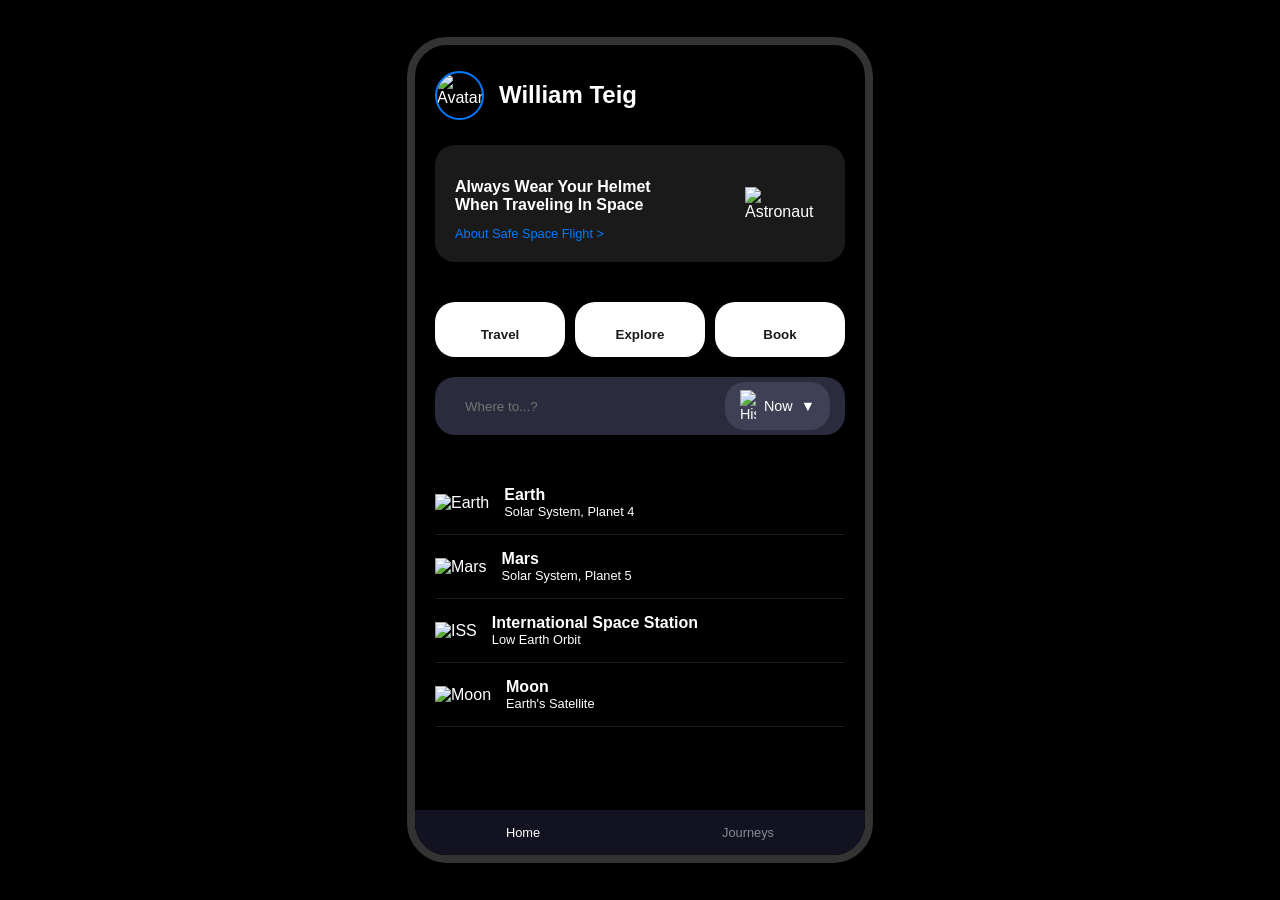
==== screens/home.html @ 286bbb29 "feat:Se agrega el codigo pertinente al home" ====
<!DOCTYPE html>
<html lang="es">
<head>
    <meta charset="UTF-8">
    <meta name="viewport" content="width=device-width, initial-scale=1.0">
    <title>UberX - Home</title>
    <link rel="stylesheet" href="../css/app.css">
</head>
<body>
    <div class="container page-entrance">
        <header class="home-header">
            <div class="user-profile">
                <img src="../assets/img/avatar.png" alt="Avatar" class="avatar">
                <h1>William Teig</h1>
            </div>
            
            <div class="security-card">
                <div class="security-text">
                    <h2 style="font-size: 1rem;">Always Wear Your Helmet When Traveling In Space</h2>
                    <a href="#" style="color: var(--accent); text-decoration: none; font-size: 0.8rem;">About Safe Space Flight ></a>
                </div>
                <img src="../assets/img/astronaut-illustration.png" alt="Astronaut" class="security-img" style="width: 80px;">
            </div>
        </header>

        <section class="quick-actions">
            <button class="action-btn">
                <img src="../assets/icons/travel.png" alt="" width="30">
                <span>Travel</span>
            </button>
            <button class="action-btn">
                <img src="../assets/icons/explore.png" alt="" width="30">
                <span>Explore</span>
            </button>
            <button class="action-btn">
                <img src="../assets/icons/book.png" alt="" width="30">
                <span>Book</span>
            </button>
        </section>

        <div class="search-container">
            <div class="search-wrapper">
                <input type="search" placeholder="Where to...?" class="search-input">
                <div class="search-history">
                    <img src="../assets/icons/clock.png" alt="History" width="16">
                    <span>Now</span>
                    <span class="arrow-down">▼</span>
                </div>
            </div>
        </div>

        <ul class="destinations-list">
            <li>
                <img src="../assets/img/earth.png" alt="Earth" class="dest-img">
                <div class="dest-info">
                    <h3>Earth</h3>
                    <p class="secondary-text">Solar System, Planet 4</p>
                </div>
            </li>
            <li>
                <img src="../assets/img/mars.png" alt="Mars" class="dest-img">
                <div class="dest-info">
                    <h3>Mars</h3>
                    <p class="secondary-text">Solar System, Planet 5</p>
                </div>
            </li>
            <li>
                <img src="../assets/img/iss.png" alt="ISS" class="dest-img">
                <div class="dest-info">
                    <h3>International Space Station</h3>
                    <p class="secondary-text">Low Earth Orbit</p>
                </div>
            </li>
            <li>
                <img src="../assets/img/moon.png" alt="Moon" class="dest-img">
                <div class="dest-info">
                    <h3>Moon</h3>
                    <p class="secondary-text">Earth's Satellite</p>
                </div>
            </li>
        </ul>

        <nav class="bottom-nav">
            <a href="home.html" class="nav-item active" aria-current="page">
                <span>Home</span>
            </a>
            <a href="travel.html" class="nav-item">
                <span>Journeys</span>
            </a>
        </nav>
    </div>
</body>
</html>
---- css/app.css ----
:root {
    --glass: rgba(255, 255, 255, 0.1);

    --blur: 10px;
    --accent: #007bff;

    --text-1: #ffffff;

    --fz-lg: 1.25rem;
    --fz-xl: 1.5rem;

    --radius-xl: 20px;
}

.card {
    background: var(--glass);
    backdrop-filter: blur(var(--blur));
    -webkit-backdrop-filter: blur(var(--blur));
    border-radius: var(--radius-xl);
    padding: 20px;
}

h1,
.title-xl {
    font-size: var(--fz-xl);
}

h2,
.title-lg {
    font-size: var(--fz-lg);
}

.secondary-text {
    color: var(--text-1);
}

.btn-primary {
    background: var(--accent);
    border-radius: var(--radius-xl);
    border: none;
    padding: 10px 20px;
}

.btn-secondary {
    background: transparent;
    border: 2px solid var(--accent);
    border-radius: var(--radius-xl);
    color: var(--accent);
    padding: 10px 20px;
}

.splash-body {
    overflow: hidden;
    background: var(--space-gradient);
    height: 100vh;
}

.splash-container {
    display: flex;
    justify-content: center;
    align-items: center;
    height: 100%;
    width: 100%;
    text-decoration: none;
    cursor: pointer;
    position: relative;
}

.splash-content {
    text-align: center;
    animation: fadeInUp 1s ease-out forwards;
}

.logo-image-wrapper {
    margin-top: 200px;
    width: 200px;
}

.splash-logo-img {
    max-width: 80%;
    height: auto;
    display: block;
    margin: 0 auto;
}


@keyframes fadeInUp {
    from {
        opacity: 0;
        transform: translateY(20px);
    }

    to {
        opacity: 1;
        transform: translateY(0);
    }
}

@keyframes slideInUp {
    from {
        opacity: 0;
        transform: translateY(100vh);
    }

    to {
        opacity: 1;
        transform: translateY(0);
    }
}

.page-entrance {
    animation: slideInUp 1.5s cubic-bezier(0.23, 1, 0.32, 1) forwards;
    overflow: hidden;
}

.page-entrance main {
    animation: reEnableScroll 0s 1.5s forwards;
}

@keyframes reEnableScroll {
    to {
        overflow: auto;
    }
}

.visually-hidden {
    position: absolute;
    width: 1px;
    height: 1px;
    padding: 0;
    margin: -1px;
    overflow: hidden;
    clip: rect(0, 0, 0, 0);
    border: 0;
}

.home-header {
    padding: 20px;
}

.user-profile {
    display: flex;
    align-items: center;
    gap: 15px;
    margin-bottom: 20px;
}

.avatar {
    width: 45px;
    height: 45px;
    border-radius: 50%;
    border: 2px solid var(--accent);
}

.security-card {
    background: var(--glass);
    backdrop-filter: blur(var(--blur));
    border-radius: var(--radius-xl);
    padding: 20px;
    display: flex;
    justify-content: space-between;
    align-items: center;
    position: relative;
    overflow: hidden;
}

.security-text h2 {
    font-size: var(--fz-lg);
    max-width: 200px;
    margin-bottom: 10px;
}

.security-img {
    width: 120px;
    height: auto;
}

.quick-actions {
    display: grid;
    grid-template-columns: repeat(3, 1fr);
    gap: 15px;
    padding: 20px;
}

.action-btn {
    background: white;
    border: none;
    border-radius: var(--radius-xl);
    padding: 20px 10px;
    display: flex;
    flex-direction: column;
    align-items: center;
    gap: 10px;
    color: #1a1a1a;
    font-weight: bold;
    cursor: pointer;
}

/* --- Buscador --- */
.search-container {
    padding: 0 20px;
}

.search-wrapper {
    background: #2a2b3d;
    border-radius: var(--radius-xl);
    display: flex;
    align-items: center;
    padding: 5px 15px;
}

.search-input {
    background: transparent;
    border: none;
    color: white;
    padding: 15px;
    flex: 1;
}

.search-history {
    background: #3f4056;
    padding: 8px 15px;
    border-radius: 20px;
    display: flex;
    align-items: center;
    gap: 8px;
    font-size: 0.9rem;
}

/* --- Listado de Destinos --- */
.destinations-list {
    list-style: none;
    padding: 20px;
}

.destinations-list li {
    display: flex;
    align-items: center;
    gap: 15px;
    padding: 15px 0;
    border-bottom: 1px solid rgba(255, 255, 255, 0.1);
}

.dest-info h3 {
    font-size: 1rem;
    margin: 0;
}

.dest-info p {
    font-size: 0.8rem;
    color: var(--text-1);
    margin: 0;
}

/* --- Bottom Nav --- */
.bottom-nav {
    position: fixed;
    bottom: 0;
    width: 100%;
    background: rgba(20, 20, 35, 0.9);
    backdrop-filter: blur(10px);
    display: flex;
    justify-content: space-around;
    align-items: center;
    padding: 15px 0;
}

.nav-item {
    text-decoration: none;
    color: rgba(255, 255, 255, 0.5);
    display: flex;
    flex-direction: column;
    align-items: center;
    font-size: 0.8rem;
}

.nav-item.active {
    color: white;
}

/* --- Variables y Reset --- */
:root {
    --glass: rgba(255, 255, 255, 0.1);
    --blur: 10px;
    --accent: #007bff;
    --text-1: #ffffff;
    --fz-lg: 1.25rem;
    --fz-xl: 1.5rem;
    --radius-xl: 20px;
}

body {
    margin: 0;
    font-family: 'Segoe UI', Tahoma, Geneva, Verdana, sans-serif;
    background-color: #000000;
    /* Fondo para Desktop */
    color: white;
    display: flex;
    justify-content: center;
    align-items: center;
    min-height: 100vh;
}

/* --- Contenedor Principal (El "Celular") --- */
.container {
    width: 100%;
    max-width: 450px;
    /* Marco de dispositivo según requerimiento */
    height: 100vh;
    --space-gradient: linear-gradient(to top right, #2e0043, #03053c, #021884);
    position: relative;
    overflow-y: auto;
    overflow-x: hidden;
    display: flex;
    flex-direction: column;
    box-shadow: 0 0 50px rgba(0, 0, 0, 0.5);
}

/* Ajuste para Desktop (≥ 1280px) */
@media (min-width: 1280px) {
    .container {
        height: 90vh;
        max-height: 900px;
        border-radius: 40px;
        border: 8px solid #333;
    }
}

/* Ajuste para Mobile (≤ 480px) */
@media (max-width: 480px) {
    .container {
        max-width: 100%;
        height: 100vh;
        border-radius: 0;
        border: none;
    }

    .quick-actions {
        grid-template-columns: 1fr;
        /* Una columna en móvil */
    }

    .action-btn {
        width: 100%;
        /* Botones al 100% */
    }
}

/* --- Splash Screen --- */
.splash-body .container {
    background: var(--space-gradient);
    justify-content: center;
    align-items: center;
}

.logo-image-wrapper {
    width: 250px;
    animation: fadeInUp 1s ease-out forwards;
}

.splash-logo-img {
    width: 100%;
    height: auto;
}

/* --- Home Components --- */
.home-header {
    padding: 20px;
}

.user-profile {
    display: flex;
    align-items: center;
    gap: 15px;
    margin-bottom: 20px;
}

.avatar {
    width: 45px;
    height: 45px;
    border-radius: 50%;
    border: 2px solid var(--accent);
}

.security-card {
    background: var(--glass);
    backdrop-filter: blur(var(--blur));
    border-radius: var(--radius-xl);
    padding: 20px;
    display: flex;
    justify-content: space-between;
    align-items: center;
}

.quick-actions {
    display: grid;
    grid-template-columns: repeat(3, 1fr);
    gap: 10px;
    padding: 20px;
}

.action-btn {
    background: white;
    border: none;
    border-radius: var(--radius-xl);
    padding: 15px;
    display: flex;
    flex-direction: column;
    align-items: center;
    font-weight: bold;
    color: #1a1a1a;
}

.bottom-nav {
    position: sticky;
    /* Cambiado a sticky para que siempre esté al final del contenido del container */
    bottom: 0;
    margin-top: auto;
    width: 100%;
    background: rgba(20, 20, 35, 0.95);
    backdrop-filter: blur(10px);
    display: flex;
    justify-content: space-around;
    padding: 15px 0;
}

/* --- Animaciones --- */
@keyframes fadeInUp {
    from {
        opacity: 0;
        transform: translateY(20px);
    }

    to {
        opacity: 1;
        transform: translateY(0);
    }
}

@keyframes slideInUp {
    from {
        transform: translateY(100%);
    }

    to {
        transform: translateY(0);
    }
}

.page-entrance {
    animation: slideInUp 0.8s cubic-bezier(0.23, 1, 0.32, 1) forwards;
}
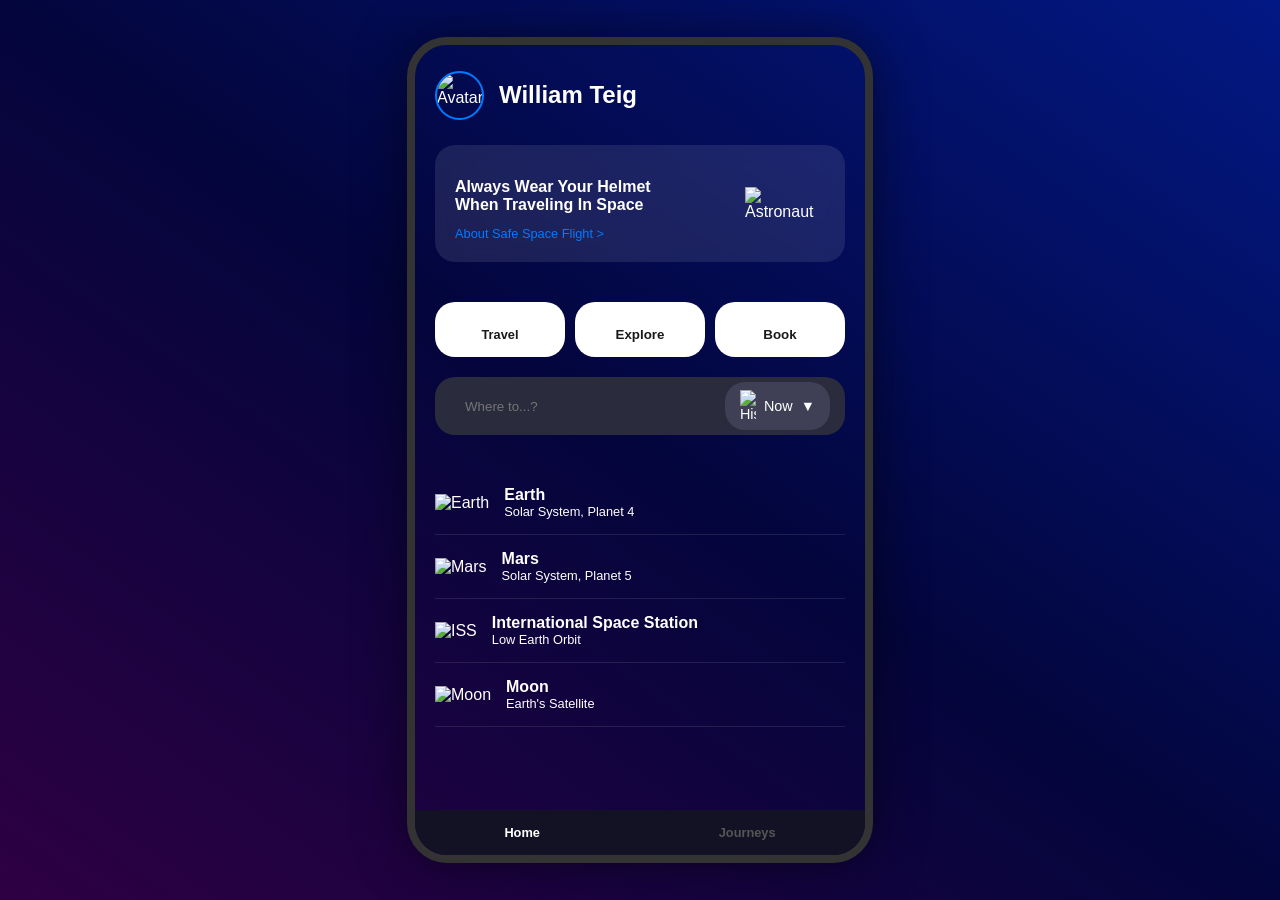
==== commit 3503a5fd: "fix: se corrigen los enlaces de home" ====
--- a/screens/home.html
+++ b/screens/home.html
@@ -26,7 +26,9 @@
         <section class="quick-actions">
             <button class="action-btn">
                 <img src="../assets/icons/travel.png" alt="" width="30">
-                <span>Travel</span>
+                <a href="travel.html" class="nav-item">
+                    <span>Travel</span>
+                </a>
             </button>
             <button class="action-btn">
                 <img src="../assets/icons/explore.png" alt="" width="30">
@@ -84,7 +86,7 @@
             <a href="home.html" class="nav-item active" aria-current="page">
                 <span>Home</span>
             </a>
-            <a href="travel.html" class="nav-item">
+            <a href="home.html" class="nav-item inactive">
                 <span>Journeys</span>
             </a>
         </nav>
--- a/css/app.css
+++ b/css/app.css
@@ -1,5 +1,6 @@
 
 :root {
+    background: var(--space-gradient, linear-gradient(to top right, #2e0043, #03053c, #021884));
     --glass: rgba(255, 255, 255, 0.1);
 
     --blur: 10px;
@@ -268,15 +269,20 @@
 
 .nav-item {
     text-decoration: none;
-    color: rgba(255, 255, 255, 0.5);
+    color: #1a1a1a;
     display: flex;
     flex-direction: column;
     align-items: center;
     font-size: 0.8rem;
+    font-weight: bold;
 }
 
 .nav-item.active {
     color: white;
+}
+
+.nav-item.inactive {
+    color: #555;
 }
 
 /* --- Variables y Reset --- */
@@ -293,9 +299,7 @@
 body {
     margin: 0;
     font-family: 'Segoe UI', Tahoma, Geneva, Verdana, sans-serif;
-    background-color: #000000;
-    /* Fondo para Desktop */
-    color: white;
+    color: rgb(255, 255, 255);
     display: flex;
     justify-content: center;
     align-items: center;
@@ -306,9 +310,8 @@
 .container {
     width: 100%;
     max-width: 450px;
-    /* Marco de dispositivo según requerimiento */
     height: 100vh;
-    --space-gradient: linear-gradient(to top right, #2e0043, #03053c, #021884);
+    background: var(--space-gradient);
     position: relative;
     overflow-y: auto;
     overflow-x: hidden;
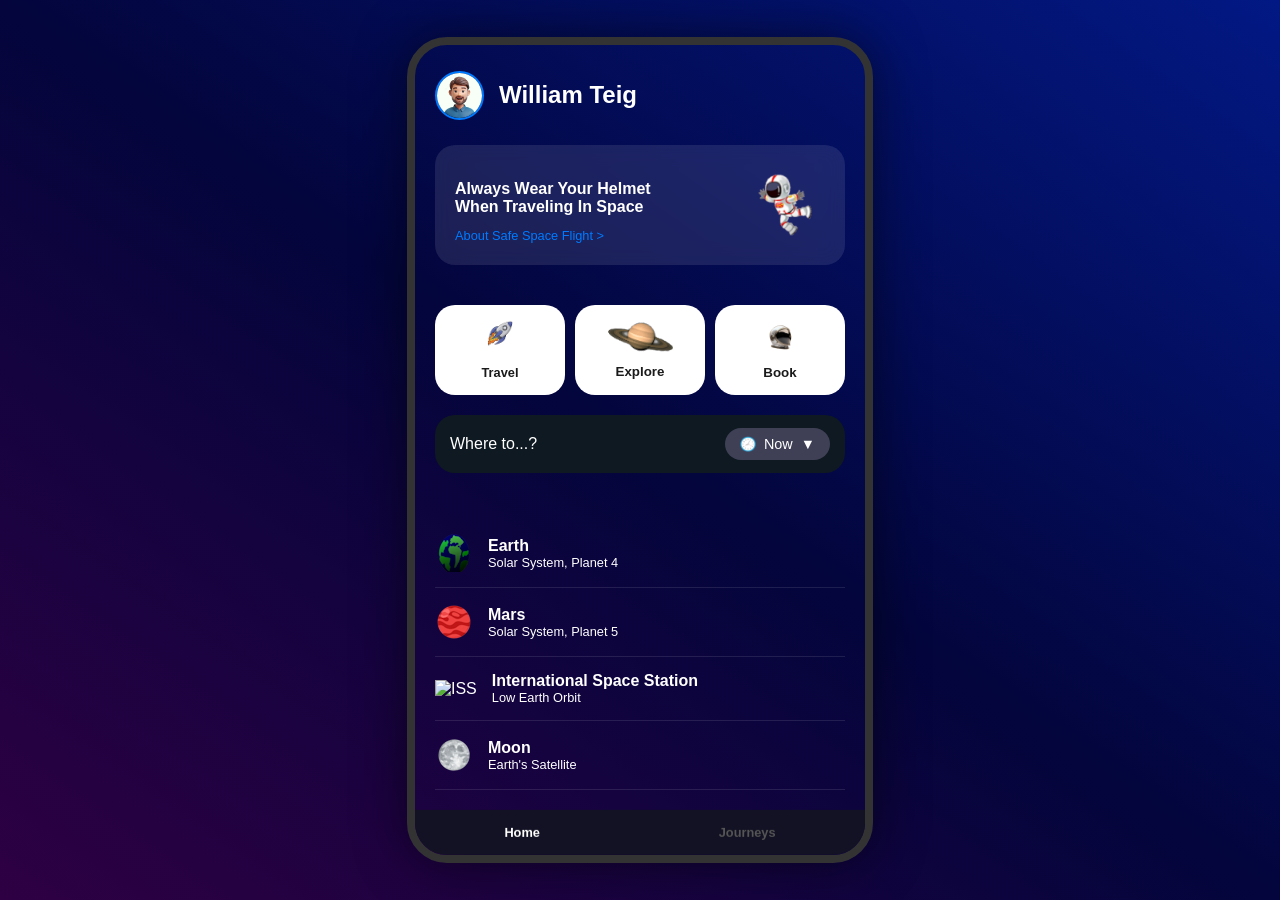
==== commit eedacb95: "feat: Se agregan las imagenes pertinentes a la app" ====
--- a/screens/home.html
+++ b/screens/home.html
@@ -19,23 +19,23 @@
                     <h2 style="font-size: 1rem;">Always Wear Your Helmet When Traveling In Space</h2>
                     <a href="#" style="color: var(--accent); text-decoration: none; font-size: 0.8rem;">About Safe Space Flight ></a>
                 </div>
-                <img src="../assets/img/astronaut-illustration.png" alt="Astronaut" class="security-img" style="width: 80px;">
+                <img src="../assets/img/astronaut.png" alt="Astronaut" class="security-img" style="width: 80px;">
             </div>
         </header>
 
         <section class="quick-actions">
             <button class="action-btn">
-                <img src="../assets/icons/travel.png" alt="" width="30">
+                <img src="../assets/icons/rocket.png" alt="" width="50">
                 <a href="travel.html" class="nav-item">
                     <span>Travel</span>
                 </a>
             </button>
             <button class="action-btn">
-                <img src="../assets/icons/explore.png" alt="" width="30">
+                <img src="../assets/icons/planet.png" alt="" width="70">
                 <span>Explore</span>
             </button>
             <button class="action-btn">
-                <img src="../assets/icons/book.png" alt="" width="30">
+                <img src="../assets/icons/casco.png" alt="" width="35">
                 <span>Book</span>
             </button>
         </section>
@@ -53,7 +53,7 @@
 
         <ul class="destinations-list">
             <li>
-                <img src="../assets/img/earth.png" alt="Earth" class="dest-img">
+                <img src="../assets/img/earth1.png" alt="Earth" class="dest-img">
                 <div class="dest-info">
                     <h3>Earth</h3>
                     <p class="secondary-text">Solar System, Planet 4</p>
--- a/css/app.css
+++ b/css/app.css
@@ -12,6 +12,8 @@
     --fz-xl: 1.5rem;
 
     --radius-xl: 20px;
+    --chip-bg: rgba(255, 255, 255, 0.15);
+    --chip-glow: 0 0 10px rgba(255, 255, 255, 0.3);
 }
 
 .card {
@@ -20,6 +22,29 @@
     -webkit-backdrop-filter: blur(var(--blur));
     border-radius: var(--radius-xl);
     padding: 20px;
+}
+
+body {
+    margin: 0;
+    font-family: 'Segoe UI', Tahoma, Geneva, Verdana, sans-serif;
+    color: rgb(255, 255, 255);
+    display: flex;
+    justify-content: center;
+    align-items: center;
+    min-height: 100vh;
+}
+
+.container {
+    width: 100%;
+    max-width: 450px;
+    height: 100vh;
+    background: var(--space-gradient);
+    position: relative;
+    overflow-y: auto;
+    overflow-x: hidden;
+    display: flex;
+    flex-direction: column;
+    box-shadow: 0 0 50px rgba(0, 0, 0, 0.5);
 }
 
 h1,
@@ -110,19 +135,19 @@
     }
 }
 
-.page-entrance {
-    animation: slideInUp 1.5s cubic-bezier(0.23, 1, 0.32, 1) forwards;
-    overflow: hidden;
-}
-
-.page-entrance main {
-    animation: reEnableScroll 0s 1.5s forwards;
-}
-
 @keyframes reEnableScroll {
     to {
         overflow: auto;
     }
+}
+
+.page-entrance {
+    animation: slideInUp 1.5s cubic-bezier(0.23, 1, 0.32, 1) forwards;
+    overflow: hidden;
+}
+
+.page-entrance main {
+    animation: reEnableScroll 0s 1.5s forwards;
 }
 
 .visually-hidden {
@@ -198,7 +223,6 @@
     cursor: pointer;
 }
 
-/* --- Buscador --- */
 .search-container {
     padding: 0 20px;
 }
@@ -229,7 +253,6 @@
     font-size: 0.9rem;
 }
 
-/* --- Listado de Destinos --- */
 .destinations-list {
     list-style: none;
     padding: 20px;
@@ -254,7 +277,6 @@
     margin: 0;
 }
 
-/* --- Bottom Nav --- */
 .bottom-nav {
     position: fixed;
     bottom: 0;
@@ -285,42 +307,365 @@
     color: #555;
 }
 
-/* --- Variables y Reset --- */
-:root {
-    --glass: rgba(255, 255, 255, 0.1);
-    --blur: 10px;
-    --accent: #007bff;
-    --text-1: #ffffff;
-    --fz-lg: 1.25rem;
-    --fz-xl: 1.5rem;
-    --radius-xl: 20px;
-}
-
-body {
-    margin: 0;
-    font-family: 'Segoe UI', Tahoma, Geneva, Verdana, sans-serif;
-    color: rgb(255, 255, 255);
-    display: flex;
+.splash-body .container {
+    background: var(--space-gradient);
     justify-content: center;
     align-items: center;
-    min-height: 100vh;
-}
-
-/* --- Contenedor Principal (El "Celular") --- */
-.container {
+}
+
+.logo-image-wrapper {
+    width: 250px;
+    animation: fadeInUp 1s ease-out forwards;
+}
+
+.splash-logo-img {
+    width: 100%;
+    height: auto;
+}
+
+.home-header {
+    padding: 20px;
+}
+
+.user-profile {
+    display: flex;
+    align-items: center;
+    gap: 15px;
+    margin-bottom: 20px;
+}
+
+.avatar {
+    width: 45px;
+    height: 45px;
+    border-radius: 50%;
+    border: 2px solid var(--accent);
+}
+
+.security-card {
+    background: var(--glass);
+    backdrop-filter: blur(var(--blur));
+    border-radius: var(--radius-xl);
+    padding: 20px;
+    display: flex;
+    justify-content: space-between;
+    align-items: center;
+}
+
+.quick-actions {
+    display: grid;
+    grid-template-columns: repeat(3, 1fr);
+    gap: 10px;
+    padding: 20px;
+}
+
+.action-btn {
+    background: white;
+    border: none;
+    border-radius: var(--radius-xl);
+    padding: 15px;
+    display: flex;
+    flex-direction: column;
+    align-items: center;
+    font-weight: bold;
+    color: #1a1a1a;
+}
+
+.bottom-nav {
+    position: sticky;
+    bottom: 0;
+    margin-top: auto;
+    width: 100%;
+    background: rgba(20, 20, 35, 0.95);
+    backdrop-filter: blur(10px);
+    display: flex;
+    justify-content: space-around;
+    padding: 15px 0;
+}
+
+@keyframes fadeInUp {
+    from {
+        opacity: 0;
+        transform: translateY(20px);
+    }
+
+    to {
+        opacity: 1;
+        transform: translateY(0);
+    }
+}
+
+@keyframes slideInUp {
+    from {
+        transform: translateY(100%);
+    }
+
+    to {
+        transform: translateY(0);
+    }
+}
+
+.page-entrance {
+    animation: slideInUp 0.8s cubic-bezier(0.23, 1, 0.32, 1) forwards;
+}
+
+
+.map-view {
+    height: 60vh;
+    position: relative;
+    overflow: hidden;
+}
+
+
+.floating-chip {
+    position: absolute;
+    background: var(--chip-bg);
+    backdrop-filter: blur(5px);
+    border-radius: 20px;
+    padding: 8px 16px;
+    font-size: 0.9rem;
+    font-weight: bold;
+    color: white;
+    filter: drop-shadow(var(--chip-glow));
+    pointer-events: none;
+}
+
+.chip-earth {
+    top: 20%;
+    left: 15%;
+}
+
+.chip-mars {
+    top: 40%;
+    right: 15%;
+}
+
+.route-arc {
+    position: absolute;
+    top: 15%;
+    left: 10%;
+    width: 80%;
+    height: 60%;
+    opacity: 0.5;
+}
+
+.bottom-sheet {
+    
+    bottom: 0;
     width: 100%;
     max-width: 450px;
-    height: 100vh;
-    background: var(--space-gradient);
+    backdrop-filter: blur(10px);
+    border-top-left-radius: var(--radius-xl);
+    border-top-right-radius: var(--radius-xl);
+    box-shadow: 0 -10px 30px rgba(0, 0, 0, 0.5);
+    height: 180px;
+    transition: height 0.4s cubic-bezier(0.23, 1, 0.32, 1);
+
+    display: flex;
+    flex-direction: column;
+    padding: 20px;
+    box-sizing: border-box;
+    z-index: 100;
+}
+
+.sheet-handle {
+    width: 40px;
+    height: 4px;
+    background: rgba(255, 255, 255, 0.2);
+    border-radius: 2px;
+    position: absolute;
+    top: 10px;
+    left: 50%;
+    transform: translateX(-50%);
+    cursor: pointer;
+    transition: background 0.3s;
+}
+
+.sheet-handle:hover {
+    background: rgba(255, 255, 255, 0.4);
+}
+
+#sheet-toggle:checked~.bottom-sheet {
+    height: 55vh;
+}
+
+.sheet-collapsed-content {
+    display: flex;
+    align-items: center;
+    gap: 15px;
+    margin-top: 15px;
+}
+
+.vehicle-list {
+    display: none;
+    margin-top: 30px;
+    list-style: none;
+    padding: 0;
+}
+
+#sheet-toggle:checked~.bottom-sheet .sheet-collapsed-content {
+    display: none;
+}
+
+#sheet-toggle:checked~.bottom-sheet .vehicle-list {
+    display: flex;
+    flex-direction: column;
+    flex: 1;
+    overflow-y: auto;
+}
+
+.vehicle-thumb-lg {
+    width: 60px;
+    height: auto;
+    object-fit: contain;
+}
+
+.launch-info h3 {
+    font-size: 1rem;
+    margin: 0;
+    opacity: 0.7;
+}
+
+.launch-duration {
+    font-size: 1.1rem;
+    margin: 4px 0 0 0;
+}
+
+.price-info {
+    text-align: right;
+    margin-left: auto;
+}
+
+.currency {
+    font-size: 0.7rem;
+    opacity: 0.5;
+    display: block;
+}
+
+.price-lg {
+    font-size: var(--fz-xl);
+    font-weight: bold;
+}
+
+.vehicle-item {
+    display: flex;
+    align-items: center;
+    gap: 15px;
+    padding: 15px 10px;
+    border-radius: var(--radius-xl);
+    cursor: pointer;
+    transition: background 0.3s, border 0.3s;
+}
+
+.vehicle-item.active {
+    background: rgba(0, 123, 255, 0.1);
+    border: 2px solid var(--accent);
+}
+
+.vehicle-item:hover {
+    background: rgba(255, 255, 255, 0.05);
+}
+
+.vehicle-thumb {
+    width: 45px;
+    height: auto;
+    object-fit: contain;
+}
+
+.vehicle-details h4 {
+    font-size: 1rem;
+    margin: 0;
+}
+
+.vehicle-details p {
+    font-size: 0.8rem;
+    margin: 4px 0 0 0;
+}
+
+.vehicle-price {
+    font-size: 1.1rem;
+    font-weight: 600;
+    margin-left: auto;
+}
+
+.sheet-actions {
+    margin-top: auto;
+    display: flex;
+    flex-direction: column;
+    gap: 25px;
+    padding-bottom: 10px;
+}
+
+.btn-connect-wallet {
+    display: flex;
+    justify-content: left;
+    align-items: center;
+    backdrop-filter: blur(10px);
+    color: white;
+    font-weight: bold;
+    font-size: 1.2rem;
+    margin-top: 30px;
+    border-radius: var(--radius-xl);
+    text-decoration: none;
+    transition: background 0.3s;
+}
+
+.btn-connect-wallet:hover {
+    background: rgb(28, 27, 75)
+}
+
+.swipe-container {
+    background: #090a0f;
+    border-radius: var(--radius-xl);
+    padding: 5px;
+    display: flex;
+    align-items: center;
     position: relative;
-    overflow-y: auto;
-    overflow-x: hidden;
-    display: flex;
-    flex-direction: column;
-    box-shadow: 0 0 50px rgba(0, 0, 0, 0.5);
-}
-
-/* Ajuste para Desktop (≥ 1280px) */
+    overflow: hidden;
+}
+
+.swipe-label {
+    position: absolute;
+    width: 100%;
+    text-align: center;
+    font-size: 0.9rem;
+    pointer-events: none;
+    z-index: 1;
+}
+
+.confirm-slider {
+    -webkit-appearance: none;
+    appearance: none;
+    width: 100%;
+    height: 50px;
+    background: transparent;
+    cursor: ew-resize;
+    position: relative;
+    z-index: 2;
+}
+
+.confirm-slider::-webkit-slider-thumb {
+    -webkit-appearance: none;
+    appearance: none;
+    width: 60px;
+    height: 40px;
+    background: var(--accent);
+    border-radius: 15px;
+    box-shadow: 0 4px 10px rgba(0, 0, 0, 0.3);
+    transition: background 0.3s;
+}
+
+.swipe-container:has(input[type="range"]:focus) {
+    box-shadow: 0 0 10px rgba(0, 123, 255, 0.4);
+}
+
+.swipe-container:has(input[type="range"][value="100"]) {
+    background: rgba(0, 123, 255, 0.2);
+}
+
+.swipe-container:has(input[type="range"][value="100"]) .confirm-slider::-webkit-slider-thumb {
+    background: #28a745;
+}
+
 @media (min-width: 1280px) {
     .container {
         height: 90vh;
@@ -330,7 +675,6 @@
     }
 }
 
-/* Ajuste para Mobile (≤ 480px) */
 @media (max-width: 480px) {
     .container {
         max-width: 100%;
@@ -341,117 +685,569 @@
 
     .quick-actions {
         grid-template-columns: 1fr;
-        /* Una columna en móvil */
     }
 
     .action-btn {
         width: 100%;
-        /* Botones al 100% */
     }
 }
 
-/* --- Splash Screen --- */
-.splash-body .container {
-    background: var(--space-gradient);
-    justify-content: center;
-    align-items: center;
-}
-
-.logo-image-wrapper {
-    width: 250px;
-    animation: fadeInUp 1s ease-out forwards;
-}
-
-.splash-logo-img {
+.page-container {
     width: 100%;
-    height: auto;
-}
-
-/* --- Home Components --- */
-.home-header {
+    max-width: 450px;
+    background: #0F1921;
+    /* Fondo oscuro base */
+    display: flex;
+    flex-direction: column;
+    box-shadow: 0 0 30px rgba(0, 0, 0, 0.5);
+    min-height: 100vh;
+    position: relative;
+}
+
+/* --- CABECERA --- */
+.page-header {
+    display: flex;
+    align-items: center;
+    padding: var(--space-5);
+    border-bottom: 1px solid rgba(255, 255, 255, 0.1);
+}
+
+.btn-back {
+    background: none;
+    border: none;
+    color: var(--text-main);
+    font-size: 1.5rem;
+    cursor: pointer;
+    padding: 10px;
+    margin-right: 15px;
+    border-radius: 50%;
+    transition: background 0.3s;
+}
+
+.btn-back:hover,
+.btn-back:focus {
+    background: rgba(255, 255, 255, 0.1);
+    outline: none;
+}
+
+/* Título h1 con --fz-xl */
+.page-title {
+    font-size: var(--fz-xl);
+    font-weight: 700;
+    margin: 0;
+    margin-left: 40px;
     padding: 20px;
 }
 
-.user-profile {
-    display: flex;
-    align-items: center;
-    gap: 15px;
-    margin-bottom: 20px;
-}
-
-.avatar {
+/* --- BUSCADOR --- */
+.search-section {
+    padding: var(--space-5);
+}
+
+.search-wrapper {
+    background: #0F1921;
+    /* Más visible que el fondo */
+    border-radius: var(--radius-xl);
+    display: flex;
+    align-items: center;
+    padding: 5px 15px;
+    transition: box-shadow 0.3s;
+    margin-bottom: 10px;
+}
+
+.search-wrapper:focus-within {
+    box-shadow: 0 0 0 2px var(--accent);
+}
+
+.search-icon {
+    color: var(--text-secondary);
+    margin-right: 10px;
+}
+
+/* input type="search" solicitado */
+.search-input {
+    background: transparent;
+    border: none;
+    color: var(--text-main);
+    padding: 15px 0;
+    flex: 1;
+    font-size: 1rem;
+}
+
+.search-input::placeholder {
+    color: var(--text-secondary);
+}
+
+.search-input:focus {
+    outline: none;
+}
+
+/* --- LISTA DE MÉTODOS --- */
+.payment-list {
+    list-style: none;
+    padding: 0 var(--space-5);
+    margin: 0;
+    flex: 1;
+    /* Permite que el CTA inferior empuje */
+    display: flex;
+    flex-direction: column;
+    gap: var(--space-5);
+    /* Separación vertical --space-5 */
+}
+
+/* Fila como botón para accesibilidad */
+.payment-item-btn {
+    display: flex;
+    align-items: center;
+    width: 100%;
+    background: var(--glass);
+    backdrop-filter: blur(var(--blur));
+    border: 1px solid rgba(255, 255, 255, 0.1);
+    border-radius: var(--radius-xl);
+    cursor: pointer;
+    padding: 20px;
+    color: var(--text-main);
+    text-align: left;
+    transition: background 0.3s, transform 0.2s, box-shadow 0.3s;
+    text-decoration: none;
+    /* Por si se usa 'a' */
+}
+
+.payment-item-btn:hover {
+    background: rgba(255, 255, 255, 0.08);
+    transform: translateY(-2px);
+}
+
+/* Foco visible solicitado */
+.payment-item-btn:focus-visible {
+    outline: none;
+    box-shadow: 0 0 0 3px var(--accent), 0 4px 15px rgba(0, 0, 0, 0.4);
+}
+
+/* Logotipos simulados */
+.card-logo,
+.paypal-logo {
     width: 45px;
     height: 45px;
+    border-radius: 12px;
+    margin-right: 20px;
+    display: flex;
+    justify-content: center;
+    align-items: center;
+    flex-shrink: 0;
+}
+
+/* Simulación visual de logotipos */
+.logo-visa {
+    background-color: #fff;
+    color: #1a1f71;
+    font-weight: bold;
+    font-size: 0.8rem;
+}
+
+.logo-mastercard {
+    background: linear-gradient(45deg, #eb001b, #ff5f00);
+    color: #fff;
+    font-size: 1.2rem;
+}
+
+.logo-paypal {
+    background-color: #003087;
+    color: #fff;
+    font-size: 1.2rem;
+}
+
+.item-content {
+    flex: 1;
+    display: flex;
+    flex-direction: column;
+}
+
+/* Títulos de tarjetas con --fz-lg */
+.item-title {
+    font-size: var(--fz-lg);
+    font-weight: 600;
+    margin: 0;
+}
+
+.item-subtitle {
+    font-size: 0.9rem;
+    color: var(--text-secondary);
+    margin: 4px 0 0 0;
+}
+
+/* Acciones y Badges */
+.item-actions {
+    display: flex;
+    align-items: center;
+    gap: var(--text-1);
+    margin-right: 30px;
+}
+
+/* Badge amarillo solicitado */
+.default-badge {
+    background-color: yellow;
+    color: black;
+    padding: 4px 10px;
+    border-radius: 12px;
+    font-size: 0.75rem;
+    font-weight: 700;
+    text-transform: uppercase;
+}
+
+/* Botones de acción (edit, delete) */
+.action-btn-pay {
+    background: none;
+    border: none;
+    color: var(--text-secondary);
+    cursor: pointer;
+    padding: 5px;
+    border-radius: 5px;
+    transition: color 0.3s;
+}
+
+.action-btn-pay:hover,
+.action-btn-pay:focus {
+    color: var(--text-main);
+    outline: none;
+}
+
+.action-btn.delete:hover,
+.action-btn.delete:focus {
+    color: #dc3545;
+    /* Rojo para delete */
+}
+
+/* Ícono kebab decorativo */
+.kebab-icon {
+    color: var(--text-secondary);
+    margin-left: 10px;
+    cursor: default;
+}
+
+/* --- CTA INFERIOR (STICKY) --- */
+.sticky-footer {
+    position: sticky;
+    bottom: 0;
+    padding: var(--space-5);
+    background: rgba(18, 20, 33, 0.95);
+    /* Fondo sólido difuminado */
+    backdrop-filter: blur(5px);
+    border-top: 1px solid rgba(255, 255, 255, 0.1);
+    margin-top: auto;
+    /* Empuja el CTA al final si hay poco contenido */
+}
+
+/* Botón ancho con estilos de image_0.png */
+.btn-add-new {
+    display: block;
+    width: 100%;
+    padding: 20px;
+    background-color: #2a2b3d;
+    /* Usando el color de search-wrapper para unificar */
+    color: var(--text-main);
+    border: none;
+    border-radius: var(--radius-xl);
+    font-size: 1rem;
+    font-weight: 600;
+    cursor: pointer;
+    text-align: center;
+    text-decoration: none;
+    transition: background-color 0.3s, box-shadow 0.3s;
+}
+
+.btn-add-new:hover {
+    background-color: #3f4056;
+    /* Hover más claro */
+}
+
+.btn-add-new:focus-visible {
+    outline: none;
+    box-shadow: 0 0 0 3px var(--accent);
+}
+
+/* --- UTILIDADES DE ACCESIBILIDAD --- */
+.visually-hidden {
+    position: absolute;
+    width: 1px;
+    height: 1px;
+    padding: 0;
+    margin: -1px;
+    overflow: hidden;
+    clip: rect(0, 0, 0, 0);
+    border: 0;
+}
+/* --- Lógica de Vistas --- */
+.vehicle-detail-view {
+    display: none;
+    /* Oculto por defecto */
+    flex-direction: column;
+    align-items: center;
+    padding-top: 20px;
+}
+
+/* Cuando el toggle de detalle está activo: */
+#detail-view-toggle:checked~.vehicle-detail-view {
+    display: flex;
+}
+
+#detail-view-toggle:checked~.vehicle-list,
+#detail-view-toggle:checked~.sheet-collapsed-content {
+    display: none !important;
+}
+
+/* Ajuste de altura del sheet para el detalle */
+#detail-view-toggle:checked~.bottom-sheet,
+#sheet-toggle:checked~.bottom-sheet:has(#detail-view-toggle:checked) {
+    height: 80vh;
+}
+
+/* --- Estilos de la Vista de Detalle (image_a6085a.png) --- */
+.surge-notice {
+    font-size: 0.8rem;
+    opacity: 0.6;
+    margin-bottom: 20px;
+}
+
+.detail-main-img {
+    width: 180px;
+    height: auto;
+    margin: 20px 0;
+    filter: drop-shadow(0 10px 20px rgba(0, 0, 0, 0.5));
+}
+
+.detail-header {
+    width: 100%;
+    display: flex;
+    justify-content: space-between;
+    align-items: flex-start;
+    margin-bottom: 30px;
+}
+
+.detail-title-group h2 {
+    margin: 0;
+    font-size: 1.6rem;
+}
+
+.detail-title-group p {
+    margin: 5px 0;
+    font-size: 0.9rem;
+}
+
+.detail-price {
+    font-size: 1.8rem;
+    font-weight: bold;
+    display: flex;
+    align-items: center;
+    gap: 8px;
+}
+
+.token-icon {
+    width: 24px;
+    height: 24px;
+    background: #4a90e2;
     border-radius: 50%;
-    border: 2px solid var(--accent);
-}
-
-.security-card {
-    background: var(--glass);
-    backdrop-filter: blur(var(--blur));
-    border-radius: var(--radius-xl);
-    padding: 20px;
+    box-shadow: inset 0 0 5px rgba(255, 255, 255, 0.5);
+}
+
+/* Botón Wallet estilo Imagen */
+.btn-connect-wallet {
+    background: rgba(255, 255, 255, 0.05);
+    padding: 18px;
+    display: flex;
+    align-items: center;
+    border-radius: 15px;
+    gap: 15px;
+}
+
+.arrow-right {
+    margin-left: auto;
+    font-size: 1.5rem;
+    opacity: 0.5;
+}
+
+.wallet-icon-placeholder {
+    width: 24px;
+    height: 24px;
+    background: #fff;
+    mask: url('data:image/svg+xml;utf8,<svg...>...</svg>') no-repeat center;
+    /* Aquí iría el icono */
+    background-color: white;
+    clip-path: polygon(0% 20%, 100% 20%, 100% 80%, 0% 80%);
+    /* Simulación de icono */
+}
+
+/* Ajuste del Swipe */
+.swipe-container {
+    background: rgba(255, 255, 255, 0.1);
+    height: 60px;
+    border-radius: 15px;
+}
+
+.confirm-slider::-webkit-slider-thumb {
+    width: 70px;
+    height: 50px;
+    border-radius: 12px;
+}
+
+/* --- Estilos Receipt (image_a68c36.png) --- */
+
+.receipt-body {
+    background: var(--space-gradient);
+}
+
+.receipt-card {
+    background: rgba(255, 255, 255, 0.95);
+    /* Blanco semi-transparente como la imagen */
+    border-radius: 30px;
+    margin: 40px 20px 20px 20px;
+    padding: 30px;
+    color: #1a1a1a;
+    /* Texto oscuro para contraste */
+    box-shadow: 0 20px 40px rgba(0, 0, 0, 0.3);
+}
+
+.receipt-header {
+    text-align: center;
+    margin-bottom: 25px;
+}
+
+.receipt-total {
+    font-size: 2.5rem;
+    font-weight: 800;
+    color: #1a1a1a;
+}
+
+.airline-name {
+    margin: 5px 0;
+    opacity: 0.6;
+    font-weight: 500;
+}
+
+.receipt-date {
+    font-size: 0.9rem;
+    opacity: 0.5;
+}
+
+.receipt-divider {
+    height: 1px;
+    background: rgba(0, 0, 0, 0.05);
+    margin: 20px 0;
+    border-bottom: 2px dashed rgba(0, 0, 0, 0.1);
+}
+
+.section-title {
+    font-size: 1.1rem;
+    color: #333;
+    margin-bottom: 20px;
+}
+
+.flight-route {
     display: flex;
     justify-content: space-between;
     align-items: center;
-}
-
-.quick-actions {
+    margin-bottom: 30px;
+}
+
+.airport-code {
+    display: block;
+    font-size: 1.4rem;
+    font-weight: 700;
+}
+
+.flight-time {
+    font-size: 0.9rem;
+    opacity: 0.6;
+}
+
+.route-icon {
+    flex: 1;
+    display: flex;
+    align-items: center;
+    justify-content: center;
+    padding: 0 15px;
+    position: relative;
+}
+
+.route-line {
+    width: 100%;
+    height: 2px;
+    background: #e0e0e0;
+}
+
+.flight-info-grid {
     display: grid;
-    grid-template-columns: repeat(3, 1fr);
-    gap: 10px;
-    padding: 20px;
-}
-
-.action-btn {
-    background: white;
-    border: none;
-    border-radius: var(--radius-xl);
-    padding: 15px;
+    grid-template-columns: 1fr 1fr;
+    gap: 20px;
+    margin-bottom: 30px;
+}
+
+.info-item .label,
+.price-row span:first-child,
+.footer-text .label {
+    display: block;
+    font-size: 0.85rem;
+    color: #888;
+    margin-bottom: 4px;
+}
+
+.info-item .value {
+    font-weight: 600;
+}
+
+.price-row {
+    display: flex;
+    justify-content: space-between;
+    margin-bottom: 12px;
+}
+
+.total-row {
+    margin-top: 15px;
+    padding-top: 15px;
+    border-top: 1px solid #eee;
+    font-weight: 800;
+    font-size: 1.2rem;
+}
+
+.receipt-footer {
+    margin-top: 30px;
     display: flex;
     flex-direction: column;
-    align-items: center;
-    font-weight: bold;
-    color: #1a1a1a;
-}
-
-.bottom-nav {
-    position: sticky;
-    /* Cambiado a sticky para que siempre esté al final del contenido del container */
-    bottom: 0;
-    margin-top: auto;
-    width: 100%;
-    background: rgba(20, 20, 35, 0.95);
+    gap: 20px;
+}
+
+.footer-item {
+    display: flex;
+    align-items: center;
+    gap: 15px;
+}
+
+.icon-box {
+    width: 40px;
+    height: 40px;
+    background: #f5f5f7;
+    border-radius: 10px;
+    display: flex;
+    align-items: center;
+    justify-content: center;
+}
+
+.badge-travel {
+    background: #d1e3ff;
+    color: #007bff;
+    padding: 4px 12px;
+    border-radius: 20px;
+    font-size: 0.8rem;
+    font-weight: 600;
+}
+
+.btn-done {
+    margin: 20px;
+    padding: 18px;
+    background: rgba(255, 255, 255, 0.1);
+    border-radius: 20px;
+    text-align: center;
+    color: white;
+    text-decoration: none;
     backdrop-filter: blur(10px);
-    display: flex;
-    justify-content: space-around;
-    padding: 15px 0;
-}
-
-/* --- Animaciones --- */
-@keyframes fadeInUp {
-    from {
-        opacity: 0;
-        transform: translateY(20px);
-    }
-
-    to {
-        opacity: 1;
-        transform: translateY(0);
-    }
-}
-
-@keyframes slideInUp {
-    from {
-        transform: translateY(100%);
-    }
-
-    to {
-        transform: translateY(0);
-    }
-}
-
-.page-entrance {
-    animation: slideInUp 0.8s cubic-bezier(0.23, 1, 0.32, 1) forwards;
-}
-
+}
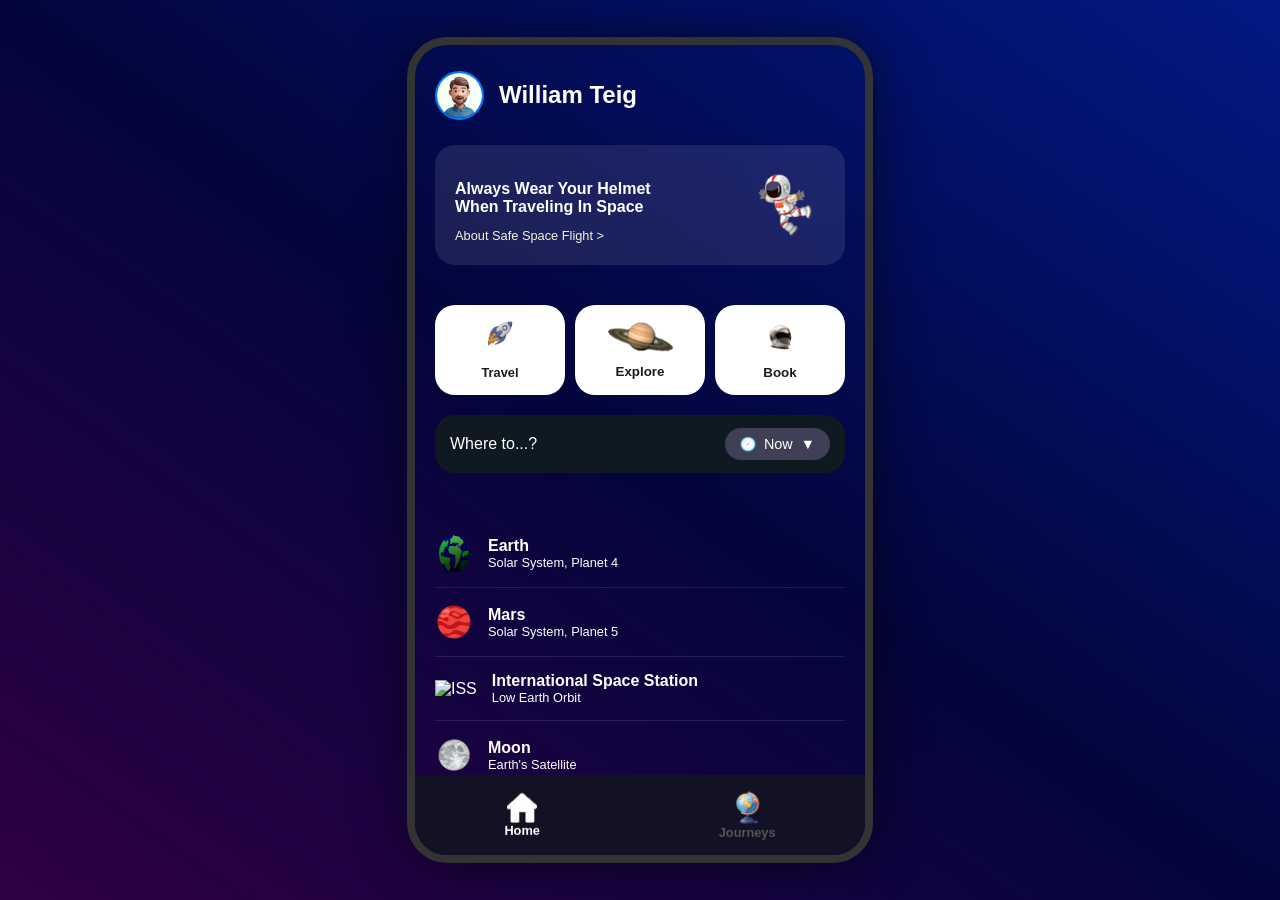
==== commit 762da980: "fix: se corrige la caja where to y los iconos home, journeys" ====
--- a/screens/home.html
+++ b/screens/home.html
@@ -17,7 +17,7 @@
             <div class="security-card">
                 <div class="security-text">
                     <h2 style="font-size: 1rem;">Always Wear Your Helmet When Traveling In Space</h2>
-                    <a href="#" style="color: var(--accent); text-decoration: none; font-size: 0.8rem;">About Safe Space Flight ></a>
+                    <a href="#" style="color: beige; text-decoration: none; font-size: 0.8rem;">About Safe Space Flight ></a>
                 </div>
                 <img src="../assets/img/astronaut.png" alt="Astronaut" class="security-img" style="width: 80px;">
             </div>
@@ -84,9 +84,11 @@
 
         <nav class="bottom-nav">
             <a href="home.html" class="nav-item active" aria-current="page">
+                <img src="../assets/icons/home.png" alt="Home" width="30">
                 <span>Home</span>
             </a>
             <a href="home.html" class="nav-item inactive">
+                <img src="../assets/icons/journeys.png" alt="Journeys" width="35">
                 <span>Journeys</span>
             </a>
         </nav>
--- a/css/app.css
+++ b/css/app.css
@@ -144,6 +144,12 @@
 .page-entrance {
     animation: slideInUp 1.5s cubic-bezier(0.23, 1, 0.32, 1) forwards;
     overflow: hidden;
+}
+
+.page-entrance-payment{
+    animation: slideInUp 1.5s cubic-bezier(0.23, 1, 0.32, 1) forwards;
+    overflow: hidden;
+    background-color: #0F1921;
 }
 
 .page-entrance main {
@@ -696,7 +702,6 @@
     width: 100%;
     max-width: 450px;
     background: #0F1921;
-    /* Fondo oscuro base */
     display: flex;
     flex-direction: column;
     box-shadow: 0 0 30px rgba(0, 0, 0, 0.5);
@@ -704,7 +709,6 @@
     position: relative;
 }
 
-/* --- CABECERA --- */
 .page-header {
     display: flex;
     align-items: center;
@@ -730,7 +734,6 @@
     outline: none;
 }
 
-/* Título h1 con --fz-xl */
 .page-title {
     font-size: var(--fz-xl);
     font-weight: 700;
@@ -739,14 +742,12 @@
     padding: 20px;
 }
 
-/* --- BUSCADOR --- */
 .search-section {
     padding: var(--space-5);
 }
 
 .search-wrapper {
     background: #0F1921;
-    /* Más visible que el fondo */
     border-radius: var(--radius-xl);
     display: flex;
     align-items: center;
@@ -764,7 +765,6 @@
     margin-right: 10px;
 }
 
-/* input type="search" solicitado */
 .search-input {
     background: transparent;
     border: none;
@@ -782,20 +782,16 @@
     outline: none;
 }
 
-/* --- LISTA DE MÉTODOS --- */
 .payment-list {
     list-style: none;
     padding: 0 var(--space-5);
     margin: 0;
     flex: 1;
-    /* Permite que el CTA inferior empuje */
     display: flex;
     flex-direction: column;
     gap: var(--space-5);
-    /* Separación vertical --space-5 */
-}
-
-/* Fila como botón para accesibilidad */
+}
+
 .payment-item-btn {
     display: flex;
     align-items: center;
@@ -810,7 +806,6 @@
     text-align: left;
     transition: background 0.3s, transform 0.2s, box-shadow 0.3s;
     text-decoration: none;
-    /* Por si se usa 'a' */
 }
 
 .payment-item-btn:hover {
@@ -818,13 +813,11 @@
     transform: translateY(-2px);
 }
 
-/* Foco visible solicitado */
 .payment-item-btn:focus-visible {
     outline: none;
     box-shadow: 0 0 0 3px var(--accent), 0 4px 15px rgba(0, 0, 0, 0.4);
 }
 
-/* Logotipos simulados */
 .card-logo,
 .paypal-logo {
     width: 45px;
@@ -837,7 +830,6 @@
     flex-shrink: 0;
 }
 
-/* Simulación visual de logotipos */
 .logo-visa {
     background-color: #fff;
     color: #1a1f71;
@@ -863,7 +855,6 @@
     flex-direction: column;
 }
 
-/* Títulos de tarjetas con --fz-lg */
 .item-title {
     font-size: var(--fz-lg);
     font-weight: 600;
@@ -876,7 +867,6 @@
     margin: 4px 0 0 0;
 }
 
-/* Acciones y Badges */
 .item-actions {
     display: flex;
     align-items: center;
@@ -884,7 +874,6 @@
     margin-right: 30px;
 }
 
-/* Badge amarillo solicitado */
 .default-badge {
     background-color: yellow;
     color: black;
@@ -895,7 +884,6 @@
     text-transform: uppercase;
 }
 
-/* Botones de acción (edit, delete) */
 .action-btn-pay {
     background: none;
     border: none;
@@ -915,36 +903,29 @@
 .action-btn.delete:hover,
 .action-btn.delete:focus {
     color: #dc3545;
-    /* Rojo para delete */
-}
-
-/* Ícono kebab decorativo */
+}
+
 .kebab-icon {
     color: var(--text-secondary);
     margin-left: 10px;
     cursor: default;
 }
 
-/* --- CTA INFERIOR (STICKY) --- */
 .sticky-footer {
     position: sticky;
     bottom: 0;
     padding: var(--space-5);
     background: rgba(18, 20, 33, 0.95);
-    /* Fondo sólido difuminado */
     backdrop-filter: blur(5px);
     border-top: 1px solid rgba(255, 255, 255, 0.1);
     margin-top: auto;
-    /* Empuja el CTA al final si hay poco contenido */
-}
-
-/* Botón ancho con estilos de image_0.png */
+}
+
 .btn-add-new {
     display: block;
     width: 100%;
     padding: 20px;
     background-color: #2a2b3d;
-    /* Usando el color de search-wrapper para unificar */
     color: var(--text-main);
     border: none;
     border-radius: var(--radius-xl);
@@ -958,7 +939,6 @@
 
 .btn-add-new:hover {
     background-color: #3f4056;
-    /* Hover más claro */
 }
 
 .btn-add-new:focus-visible {
@@ -966,7 +946,6 @@
     box-shadow: 0 0 0 3px var(--accent);
 }
 
-/* --- UTILIDADES DE ACCESIBILIDAD --- */
 .visually-hidden {
     position: absolute;
     width: 1px;
@@ -977,16 +956,14 @@
     clip: rect(0, 0, 0, 0);
     border: 0;
 }
-/* --- Lógica de Vistas --- */
+
 .vehicle-detail-view {
     display: none;
-    /* Oculto por defecto */
     flex-direction: column;
     align-items: center;
     padding-top: 20px;
 }
 
-/* Cuando el toggle de detalle está activo: */
 #detail-view-toggle:checked~.vehicle-detail-view {
     display: flex;
 }
@@ -996,13 +973,11 @@
     display: none !important;
 }
 
-/* Ajuste de altura del sheet para el detalle */
 #detail-view-toggle:checked~.bottom-sheet,
 #sheet-toggle:checked~.bottom-sheet:has(#detail-view-toggle:checked) {
     height: 80vh;
 }
 
-/* --- Estilos de la Vista de Detalle (image_a6085a.png) --- */
 .surge-notice {
     font-size: 0.8rem;
     opacity: 0.6;
@@ -1010,9 +985,9 @@
 }
 
 .detail-main-img {
-    width: 180px;
+    width: 100px;
     height: auto;
-    margin: 20px 0;
+    margin: 10px 0;
     filter: drop-shadow(0 10px 20px rgba(0, 0, 0, 0.5));
 }
 
@@ -1050,7 +1025,6 @@
     box-shadow: inset 0 0 5px rgba(255, 255, 255, 0.5);
 }
 
-/* Botón Wallet estilo Imagen */
 .btn-connect-wallet {
     background: rgba(255, 255, 255, 0.05);
     padding: 18px;
@@ -1071,13 +1045,10 @@
     height: 24px;
     background: #fff;
     mask: url('data:image/svg+xml;utf8,<svg...>...</svg>') no-repeat center;
-    /* Aquí iría el icono */
     background-color: white;
     clip-path: polygon(0% 20%, 100% 20%, 100% 80%, 0% 80%);
-    /* Simulación de icono */
-}
-
-/* Ajuste del Swipe */
+}
+
 .swipe-container {
     background: rgba(255, 255, 255, 0.1);
     height: 60px;
@@ -1090,7 +1061,6 @@
     border-radius: 12px;
 }
 
-/* --- Estilos Receipt (image_a68c36.png) --- */
 
 .receipt-body {
     background: var(--space-gradient);
@@ -1098,12 +1068,10 @@
 
 .receipt-card {
     background: rgba(255, 255, 255, 0.95);
-    /* Blanco semi-transparente como la imagen */
     border-radius: 30px;
     margin: 40px 20px 20px 20px;
     padding: 30px;
     color: #1a1a1a;
-    /* Texto oscuro para contraste */
     box-shadow: 0 20px 40px rgba(0, 0, 0, 0.3);
 }
 
@@ -1250,4 +1218,9 @@
     color: white;
     text-decoration: none;
     backdrop-filter: blur(10px);
+}
+
+.title-x2 {
+    text-align: center;
+    margin-left: 50px;
 }
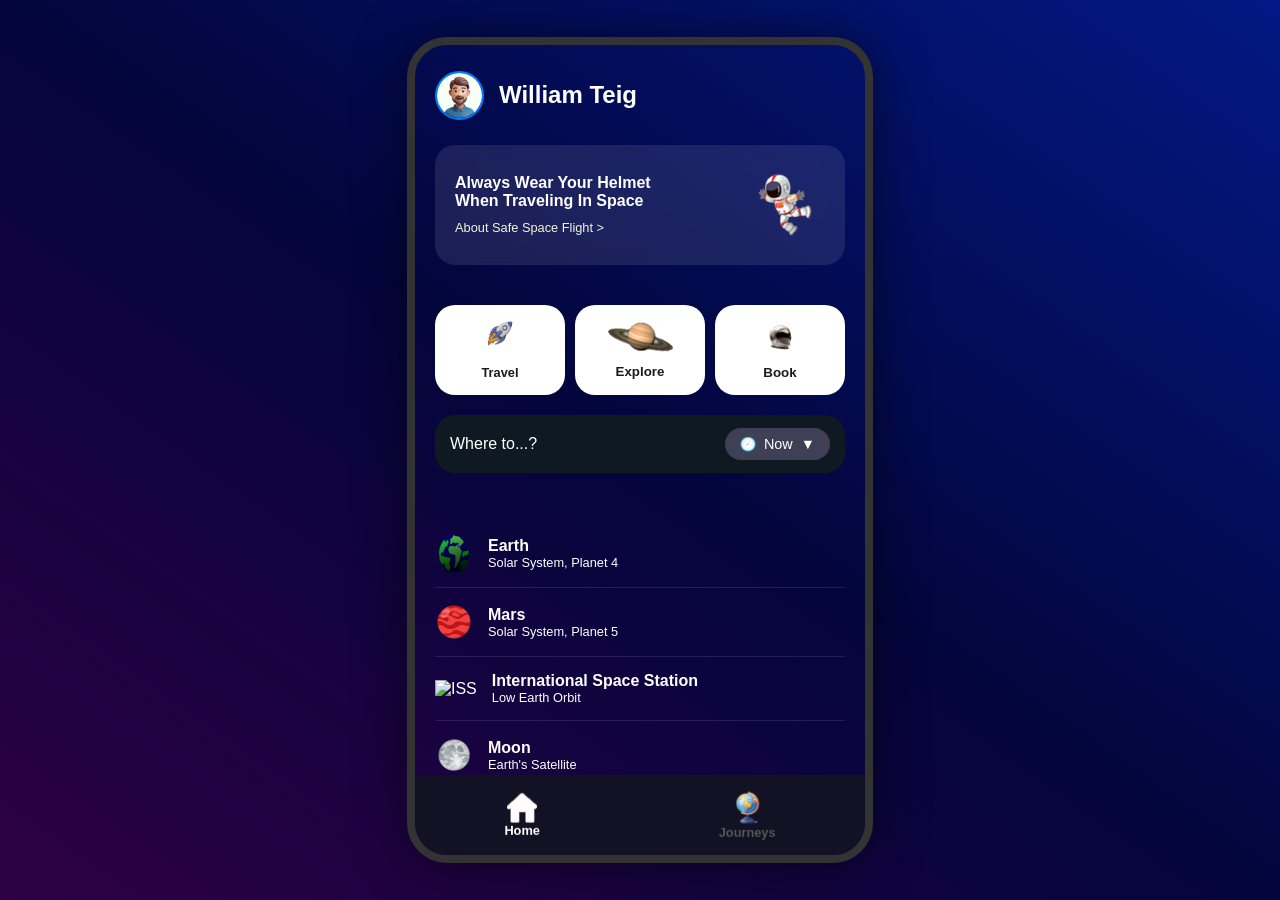
==== commit cae02e43: "fix: se corrige el codigo perteneciente a los archivos html" ====
--- a/screens/home.html
+++ b/screens/home.html
@@ -1,97 +1,106 @@
-<!DOCTYPE html>
+<!doctype html>
 <html lang="es">
-<head>
-    <meta charset="UTF-8">
-    <meta name="viewport" content="width=device-width, initial-scale=1.0">
+  <head>
+    <meta charset="UTF-8" />
+    <meta name="viewport" content="width=device-width, initial-scale=1.0" />
     <title>UberX - Home</title>
-    <link rel="stylesheet" href="../css/app.css">
-</head>
-<body>
+    <link rel="stylesheet" href="../css/app.css" />
+  </head>
+  <body>
     <div class="container page-entrance">
-        <header class="home-header">
-            <div class="user-profile">
-                <img src="../assets/img/avatar.png" alt="Avatar" class="avatar">
-                <h1>William Teig</h1>
-            </div>
-            
-            <div class="security-card">
-                <div class="security-text">
-                    <h2 style="font-size: 1rem;">Always Wear Your Helmet When Traveling In Space</h2>
-                    <a href="#" style="color: beige; text-decoration: none; font-size: 0.8rem;">About Safe Space Flight ></a>
-                </div>
-                <img src="../assets/img/astronaut.png" alt="Astronaut" class="security-img" style="width: 80px;">
-            </div>
-        </header>
-
-        <section class="quick-actions">
-            <button class="action-btn">
-                <img src="../assets/icons/rocket.png" alt="" width="50">
-                <a href="travel.html" class="nav-item">
-                    <span>Travel</span>
-                </a>
-            </button>
-            <button class="action-btn">
-                <img src="../assets/icons/planet.png" alt="" width="70">
-                <span>Explore</span>
-            </button>
-            <button class="action-btn">
-                <img src="../assets/icons/casco.png" alt="" width="35">
-                <span>Book</span>
-            </button>
-        </section>
-
-        <div class="search-container">
-            <div class="search-wrapper">
-                <input type="search" placeholder="Where to...?" class="search-input">
-                <div class="search-history">
-                    <img src="../assets/icons/clock.png" alt="History" width="16">
-                    <span>Now</span>
-                    <span class="arrow-down">▼</span>
-                </div>
-            </div>
+      <header class="home-header">
+        <div class="user-profile">
+          <img src="../assets/img/avatar.png" alt="Avatar" class="avatar" />
+          <h1>William Teig</h1>
         </div>
 
-        <ul class="destinations-list">
-            <li>
-                <img src="../assets/img/earth1.png" alt="Earth" class="dest-img">
-                <div class="dest-info">
-                    <h3>Earth</h3>
-                    <p class="secondary-text">Solar System, Planet 4</p>
-                </div>
-            </li>
-            <li>
-                <img src="../assets/img/mars.png" alt="Mars" class="dest-img">
-                <div class="dest-info">
-                    <h3>Mars</h3>
-                    <p class="secondary-text">Solar System, Planet 5</p>
-                </div>
-            </li>
-            <li>
-                <img src="../assets/img/iss.png" alt="ISS" class="dest-img">
-                <div class="dest-info">
-                    <h3>International Space Station</h3>
-                    <p class="secondary-text">Low Earth Orbit</p>
-                </div>
-            </li>
-            <li>
-                <img src="../assets/img/moon.png" alt="Moon" class="dest-img">
-                <div class="dest-info">
-                    <h3>Moon</h3>
-                    <p class="secondary-text">Earth's Satellite</p>
-                </div>
-            </li>
-        </ul>
+        <div class="security-card">
+          <div class="security-text">
+            <h2>Always Wear Your Helmet When Traveling In Space</h2>
+            <a href="#" class="security-link">About Safe Space Flight ></a>
+          </div>
 
-        <nav class="bottom-nav">
-            <a href="home.html" class="nav-item active" aria-current="page">
-                <img src="../assets/icons/home.png" alt="Home" width="30">
-                <span>Home</span>
-            </a>
-            <a href="home.html" class="nav-item inactive">
-                <img src="../assets/icons/journeys.png" alt="Journeys" width="35">
-                <span>Journeys</span>
-            </a>
-        </nav>
+          <img
+            src="../assets/img/astronaut.png"
+            alt="Astronaut"
+            class="security-img-small"
+          />
+        </div>
+      </header>
+
+      <section class="quick-actions">
+        <button class="action-btn">
+          <img src="../assets/icons/rocket.png" alt="" width="50" />
+          <a href="travel.html" class="nav-item">
+            <span>Travel</span>
+          </a>
+        </button>
+        <button class="action-btn">
+          <img src="../assets/icons/planet.png" alt="" width="70" />
+          <span>Explore</span>
+        </button>
+        <button class="action-btn">
+          <img src="../assets/icons/casco.png" alt="" width="35" />
+          <span>Book</span>
+        </button>
+      </section>
+
+      <div class="search-container">
+        <div class="search-wrapper">
+          <input
+            type="search"
+            placeholder="Where to...?"
+            class="search-input"
+          />
+          <div class="search-history">
+            <img src="../assets/icons/clock.png" alt="History" width="16" />
+            <span>Now</span>
+            <span class="arrow-down">▼</span>
+          </div>
+        </div>
+      </div>
+
+      <ul class="destinations-list">
+        <li>
+          <img src="../assets/img/earth1.png" alt="Earth" class="dest-img" />
+          <div class="dest-info">
+            <h3>Earth</h3>
+            <p class="secondary-text">Solar System, Planet 4</p>
+          </div>
+        </li>
+        <li>
+          <img src="../assets/img/mars.png" alt="Mars" class="dest-img" />
+          <div class="dest-info">
+            <h3>Mars</h3>
+            <p class="secondary-text">Solar System, Planet 5</p>
+          </div>
+        </li>
+        <li>
+          <img src="../assets/img/iss.png" alt="ISS" class="dest-img" />
+          <div class="dest-info">
+            <h3>International Space Station</h3>
+            <p class="secondary-text">Low Earth Orbit</p>
+          </div>
+        </li>
+        <li>
+          <img src="../assets/img/moon.png" alt="Moon" class="dest-img" />
+          <div class="dest-info">
+            <h3>Moon</h3>
+            <p class="secondary-text">Earth's Satellite</p>
+          </div>
+        </li>
+      </ul>
+
+      <nav class="bottom-nav">
+        <a href="home.html" class="nav-item active" aria-current="page">
+          <img src="../assets/icons/home.png" alt="Home" width="30" />
+          <span>Home</span>
+        </a>
+        <a href="home.html" class="nav-item inactive">
+          <img src="../assets/icons/journeys.png" alt="Journeys" width="35" />
+          <span>Journeys</span>
+        </a>
+      </nav>
     </div>
-</body>
-</html>+  </body>
+</html>
--- a/css/app.css
+++ b/css/app.css
@@ -1061,18 +1061,8 @@
     border-radius: 12px;
 }
 
-
 .receipt-body {
     background: var(--space-gradient);
-}
-
-.receipt-card {
-    background: rgba(255, 255, 255, 0.95);
-    border-radius: 30px;
-    margin: 40px 20px 20px 20px;
-    padding: 30px;
-    color: #1a1a1a;
-    box-shadow: 0 20px 40px rgba(0, 0, 0, 0.3);
 }
 
 .receipt-header {
@@ -1223,4 +1213,274 @@
 .title-x2 {
     text-align: center;
     margin-left: 50px;
+}
+
+.receipt-card {
+    background: rgba(255, 255, 255, 0.95);
+    color: #1a1a1a;
+    box-shadow: 0 10px 30px rgba(0, 0, 0, 0.2);
+    flex: 1;
+    width: 100%;
+    margin: 0;
+    padding: 60px 55px 30px;
+    box-sizing: border-box;
+    display: flex;
+    flex-direction: column;
+    border-radius: 0;
+}
+
+.receipt-header .top-navigation {
+    position: absolute;
+    top: 15px;
+    left: 15px;
+    border-radius: 50px;
+    padding: 10px;
+    background: rgba(87, 85, 85, 0.1);
+    transition: background 0.3s;
+}
+
+.flight-info-grid {
+    display: grid;
+    grid-template-columns: repeat(auto-fit, minmax(120px, 1fr));
+    gap: 20px;
+    margin-bottom: 30px;
+}
+
+.route-icon img {
+    max-width: 100%;
+    height: auto;
+}
+
+.bottom-nav-receipt {
+    display: flex;
+    justify-content: space-around;
+    padding: 15px;
+    background-color: #D5D4E6;
+    position: sticky;
+    bottom: 0;
+    width: 100%;
+    box-sizing: border-box;
+}
+
+.btn-back-floating {
+    position: absolute;
+    z-index: 10;
+    top: 20px;
+    left: 20px;
+    text-decoration: none;
+    background: none;
+    border: none;
+    color: white;
+    font-size: 1.5rem;
+    cursor: pointer;
+    padding: 10px;
+    border-radius: 50%;
+    transition: background 0.3s;
+}
+
+.btn-back-floating:hover {
+    background: rgba(255, 255, 255, 0.1);
+}
+
+/* Estilos para el texto dentro de la tarjeta de seguridad */
+.security-text h2 {
+    font-size: 1rem;
+    margin: 0 0 8px 0;
+    /* Eliminamos márgenes por defecto y damos espacio abajo */
+}
+
+.security-link {
+    color: beige;
+    text-decoration: none;
+    font-size: 0.8rem;
+    transition: opacity 0.3s;
+}
+
+.security-link:hover {
+    opacity: 0.8;
+}
+
+/* Estilo para la imagen del astronauta */
+.security-img-small {
+    width: 80px;
+    height: auto;
+    object-fit: contain;
+}
+
+/* Contenedor del título con botón de regreso */
+.header-flex {
+    display: flex;
+    align-items: center;
+    padding: 10px 20px;
+    /* Ajusta según el diseño de tu app */
+}
+
+/* Estilo para el botón de volver (reutilizando propiedades comunes) */
+.btn-back-nav {
+    text-decoration: none;
+    color: white;
+    margin-right: 15px;
+    font-size: 1.5rem;
+    display: flex;
+    align-items: center;
+    transition: opacity 0.3s;
+}
+
+.btn-back-nav:hover {
+    opacity: 0.7;
+}
+
+/* Ajuste para el título centrado */
+.title-x3 {
+    font-size: var(--fz-xl);
+    font-weight: 700;
+    margin: 0;
+}
+
+/* Contenedor principal del contenido de pagos */
+.payment-content {
+    padding: 20px;
+    flex: 1;
+    overflow-y: auto;
+}
+
+/* Lista de métodos de pago */
+.payment-list {
+    list-style: none;
+    padding: 0;
+    display: flex;
+    flex-direction: column;
+    gap: 15px;
+    margin: 0;
+}
+
+/* Estilos para el botón de ítem de pago (ya tenías algunos en app.css) */
+.payment-item-btn {
+    display: flex;
+    align-items: center;
+    width: 100%;
+    background: var(--glass);
+    backdrop-filter: blur(var(--blur));
+    border: 1px solid rgba(255, 255, 255, 0.1);
+    border-radius: var(--radius-xl);
+    cursor: pointer;
+    padding: 20px;
+    color: var(--text-main);
+    transition: background 0.3s, transform 0.2s;
+}
+
+/* Contenedor del pie de página con efecto de desenfoque */
+.footer-sticky-action {
+    padding: 20px;
+    background: rgba(20, 20, 35, 0.9);
+    backdrop-filter: blur(10px);
+    -webkit-backdrop-filter: blur(10px);
+    position: sticky;
+    bottom: 0;
+    width: 100%;
+    box-sizing: border-box;
+}
+
+/* Botón de acción principal (variante oscura) */
+.btn-primary-dark {
+    font-size: 1.1rem;
+    width: 100%;
+    color: white;
+    font-weight: bold;
+    cursor: pointer;
+    background-color: #283039;
+    border: none;
+    border-radius: var(--radius-xl);
+    padding: 18px;
+    transition: background-color 0.3s, transform 0.2s;
+}
+
+.btn-primary-dark:hover {
+    background-color: #353f4b;
+    transform: translateY(-2px);
+}
+
+.btn-primary-dark:active {
+    transform: translateY(0);
+}
+
+/* Contenedor específico para la navegación del recibo */
+.bottom-nav-receipt {
+    display: flex;
+    justify-content: space-around;
+    padding: 15px;
+    background-color: #D5D4E6;
+    /* Color lavanda de tu diseño */
+    position: relative;
+    width: 100%;
+    box-sizing: border-box;
+}
+
+/* Estilo para los botones de acción (iconos naranja) */
+.action-btn-pay span {
+    color: #ff6b00;
+    /* Color naranja de la imagen */
+    font-size: 1.5rem;
+    display: inline-block;
+    transition: transform 0.2s ease;
+}
+
+.action-btn-pay:hover span {
+    transform: scale(1.2);
+    /* Efecto sutil al pasar el ratón */
+}
+
+/* Contenedor principal del swipe */
+.swipe-container {
+    background: #090a0f;
+    /* Color oscuro profundo */
+    border-radius: var(--radius-xl);
+    padding: 0px;
+    display: flex;
+    align-items: center;
+    position: relative;
+    overflow: hidden;
+    height: 50px;
+    margin: 0px;
+}
+
+/* Texto que queda por debajo del slider */
+.swipe-label {
+    position: absolute;
+    width: 100%;
+    text-align: center;
+    font-size: 0.9rem;
+    pointer-events: none;
+    z-index: 1;
+    color: rgba(255, 255, 255, 0.6);
+}
+
+/* El input tipo range transformado en slider */
+.confirm-slider {
+    -webkit-appearance: none;
+    appearance: none;
+    width: 100%;
+    height: 100%;
+    background: transparent;
+    cursor: pointer;
+    position: relative;
+    z-index: 2;
+}
+
+/* Estilo del "tirador" o thumb del slider */
+.confirm-slider::-webkit-slider-thumb {
+    -webkit-appearance: none;
+    appearance: none;
+    width: 70px;
+    height: 50px;
+    background: var(--accent);
+    /* Azul por defecto */
+    border-radius: 12px;
+    box-shadow: 0 4px 10px rgba(0, 0, 0, 0.3);
+    cursor: grab;
+    transition: background 0.3s;
+}
+
+.confirm-slider::-webkit-slider-thumb:active {
+    cursor: grabbing;
 }
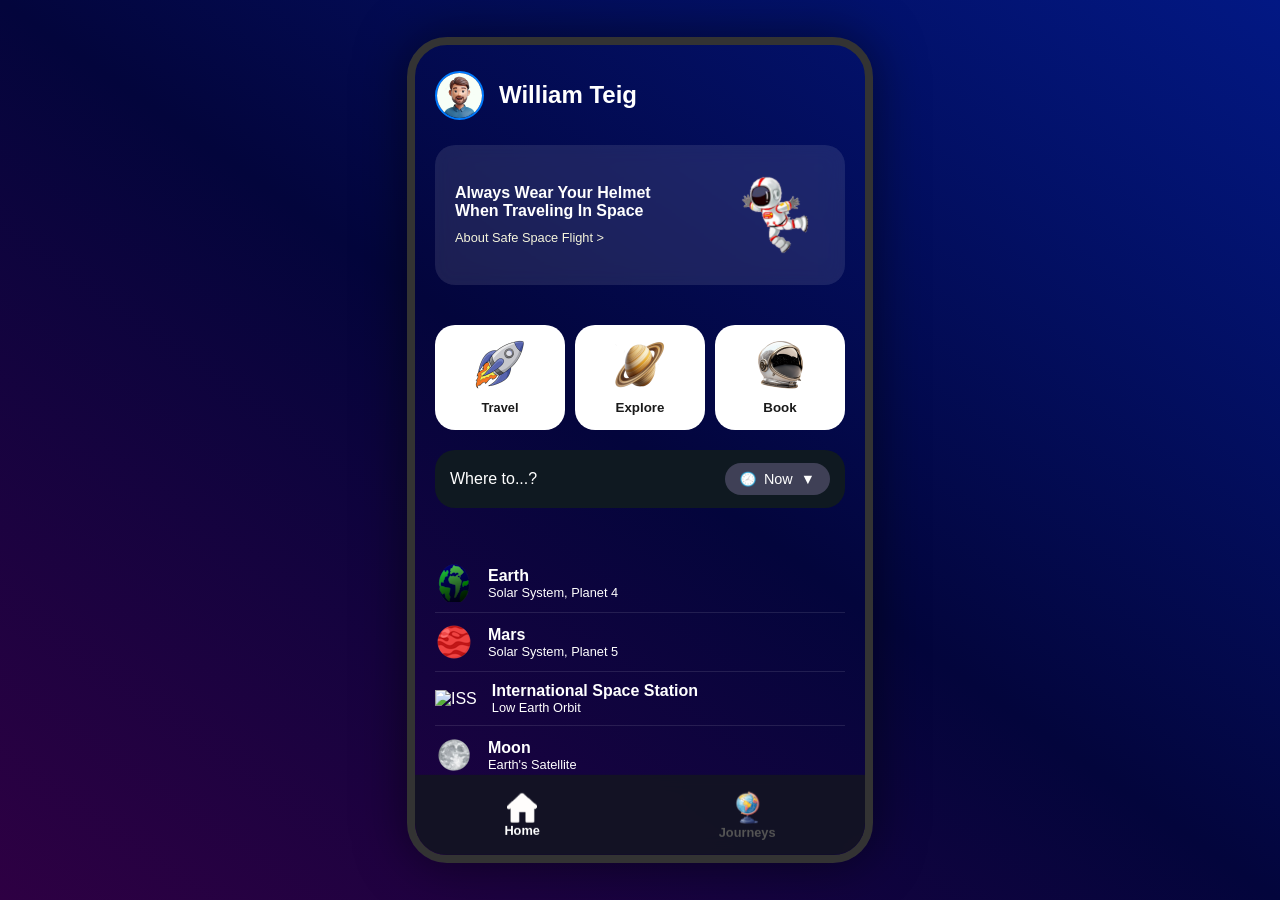
==== commit 9c84b6a6: "fix: se corrigen los iconos de home" ====
--- a/screens/home.html
+++ b/screens/home.html
@@ -36,11 +36,11 @@
           </a>
         </button>
         <button class="action-btn">
-          <img src="../assets/icons/planet.png" alt="" width="70" />
+          <img src="../assets/icons/planet.png" alt="" width="50" />
           <span>Explore</span>
         </button>
         <button class="action-btn">
-          <img src="../assets/icons/casco.png" alt="" width="35" />
+          <img src="../assets/icons/casco.png" alt="" width="50" />
           <span>Book</span>
         </button>
       </section>
--- a/css/app.css
+++ b/css/app.css
@@ -268,7 +268,7 @@
     display: flex;
     align-items: center;
     gap: 15px;
-    padding: 15px 0;
+    padding: 10px 0;
     border-bottom: 1px solid rgba(255, 255, 255, 0.1);
 }
 
@@ -1282,11 +1282,9 @@
     background: rgba(255, 255, 255, 0.1);
 }
 
-/* Estilos para el texto dentro de la tarjeta de seguridad */
 .security-text h2 {
     font-size: 1rem;
     margin: 0 0 8px 0;
-    /* Eliminamos márgenes por defecto y damos espacio abajo */
 }
 
 .security-link {
@@ -1300,22 +1298,18 @@
     opacity: 0.8;
 }
 
-/* Estilo para la imagen del astronauta */
 .security-img-small {
-    width: 80px;
-    height: auto;
+    width: 100px;
+    height: 100px;
     object-fit: contain;
 }
 
-/* Contenedor del título con botón de regreso */
 .header-flex {
     display: flex;
     align-items: center;
     padding: 10px 20px;
-    /* Ajusta según el diseño de tu app */
-}
-
-/* Estilo para el botón de volver (reutilizando propiedades comunes) */
+}
+
 .btn-back-nav {
     text-decoration: none;
     color: white;
@@ -1330,21 +1324,18 @@
     opacity: 0.7;
 }
 
-/* Ajuste para el título centrado */
 .title-x3 {
     font-size: var(--fz-xl);
     font-weight: 700;
     margin: 0;
 }
 
-/* Contenedor principal del contenido de pagos */
 .payment-content {
     padding: 20px;
     flex: 1;
     overflow-y: auto;
 }
 
-/* Lista de métodos de pago */
 .payment-list {
     list-style: none;
     padding: 0;
@@ -1354,7 +1345,6 @@
     margin: 0;
 }
 
-/* Estilos para el botón de ítem de pago (ya tenías algunos en app.css) */
 .payment-item-btn {
     display: flex;
     align-items: center;
@@ -1369,7 +1359,6 @@
     transition: background 0.3s, transform 0.2s;
 }
 
-/* Contenedor del pie de página con efecto de desenfoque */
 .footer-sticky-action {
     padding: 20px;
     background: rgba(20, 20, 35, 0.9);
@@ -1381,7 +1370,6 @@
     box-sizing: border-box;
 }
 
-/* Botón de acción principal (variante oscura) */
 .btn-primary-dark {
     font-size: 1.1rem;
     width: 100%;
@@ -1404,22 +1392,18 @@
     transform: translateY(0);
 }
 
-/* Contenedor específico para la navegación del recibo */
 .bottom-nav-receipt {
     display: flex;
     justify-content: space-around;
     padding: 15px;
     background-color: #D5D4E6;
-    /* Color lavanda de tu diseño */
     position: relative;
     width: 100%;
     box-sizing: border-box;
 }
 
-/* Estilo para los botones de acción (iconos naranja) */
 .action-btn-pay span {
     color: #ff6b00;
-    /* Color naranja de la imagen */
     font-size: 1.5rem;
     display: inline-block;
     transition: transform 0.2s ease;
@@ -1427,13 +1411,10 @@
 
 .action-btn-pay:hover span {
     transform: scale(1.2);
-    /* Efecto sutil al pasar el ratón */
-}
-
-/* Contenedor principal del swipe */
+}
+
 .swipe-container {
     background: #090a0f;
-    /* Color oscuro profundo */
     border-radius: var(--radius-xl);
     padding: 0px;
     display: flex;
@@ -1444,7 +1425,6 @@
     margin: 0px;
 }
 
-/* Texto que queda por debajo del slider */
 .swipe-label {
     position: absolute;
     width: 100%;
@@ -1455,7 +1435,6 @@
     color: rgba(255, 255, 255, 0.6);
 }
 
-/* El input tipo range transformado en slider */
 .confirm-slider {
     -webkit-appearance: none;
     appearance: none;
@@ -1467,14 +1446,12 @@
     z-index: 2;
 }
 
-/* Estilo del "tirador" o thumb del slider */
 .confirm-slider::-webkit-slider-thumb {
     -webkit-appearance: none;
     appearance: none;
     width: 70px;
     height: 50px;
     background: var(--accent);
-    /* Azul por defecto */
     border-radius: 12px;
     box-shadow: 0 4px 10px rgba(0, 0, 0, 0.3);
     cursor: grab;
@@ -1483,4 +1460,66 @@
 
 .confirm-slider::-webkit-slider-thumb:active {
     cursor: grabbing;
+}
+
+.item-main-info {
+    display: flex;
+    align-items: center;
+    flex: 1;
+    min-width: 0;
+}
+
+.item-actions-group {
+    display: flex;
+    gap: 10px;
+    margin-left: 10px;
+    flex-shrink: 0;
+}
+
+.payment-item-btn .item-title {
+    font-size: 1.1rem;
+    white-space: nowrap;
+    overflow: hidden;
+    text-overflow: ellipsis;
+}
+
+.action-btn-pay {
+    background: none;
+    border: none;
+    font-size: 1.2rem;
+    cursor: pointer;
+    transition: opacity 0.2s;
+}
+
+.action-btn-pay:hover {
+    opacity: 0.7;
+}
+
+.card-logo {
+    flex-shrink: 0;
+}
+
+.payment-content .item-content {
+    min-width: 0;
+    overflow: hidden;
+}
+
+.payment-item-btn {
+    display: flex;
+    align-items: center;
+    justify-content: space-between;
+    width: 100%;
+    box-sizing: border-box;
+}
+
+.item-content {
+    flex: 1;
+    margin-right: 10px;
+    min-width: 0;
+}
+
+.item-actions-group {
+    display: flex;
+    gap: 15px;
+    align-items: center;
 }
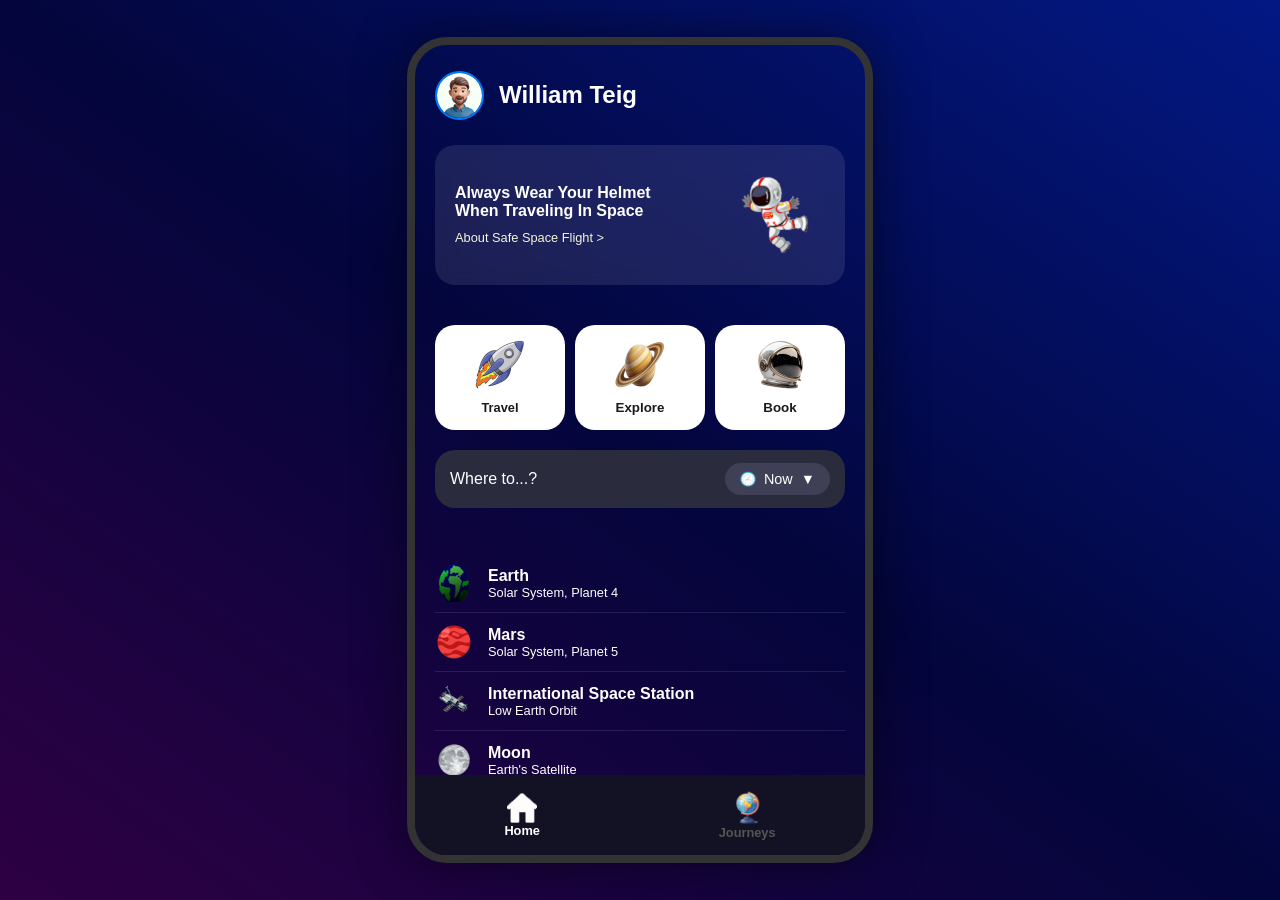
==== commit 51347a97: "fix: se corrigen los margenes y enlaces pertinentes" ====
--- a/screens/home.html
+++ b/screens/home.html
@@ -96,7 +96,7 @@
           <img src="../assets/icons/home.png" alt="Home" width="30" />
           <span>Home</span>
         </a>
-        <a href="home.html" class="nav-item inactive">
+        <a href="#" class="nav-item inactive">
           <img src="../assets/icons/journeys.png" alt="Journeys" width="35" />
           <span>Journeys</span>
         </a>
--- a/css/app.css
+++ b/css/app.css
@@ -1,4 +1,3 @@
-
 :root {
     background: var(--space-gradient, linear-gradient(to top right, #2e0043, #03053c, #021884));
     --glass: rgba(255, 255, 255, 0.1);
@@ -141,15 +140,10 @@
     }
 }
 
-.page-entrance {
+.page-entrance,
+.page-entrance-payment {
     animation: slideInUp 1.5s cubic-bezier(0.23, 1, 0.32, 1) forwards;
-    overflow: hidden;
-}
-
-.page-entrance-payment{
-    animation: slideInUp 1.5s cubic-bezier(0.23, 1, 0.32, 1) forwards;
-    overflow: hidden;
-    background-color: #0F1921;
+    overflow-y: auto;
 }
 
 .page-entrance main {
@@ -171,6 +165,10 @@
     padding: 20px;
 }
 
+.home-header-pay {
+    background-color: #121b22;
+}
+
 .user-profile {
     display: flex;
     align-items: center;
@@ -198,9 +196,9 @@
 }
 
 .security-text h2 {
-    font-size: var(--fz-lg);
     max-width: 200px;
-    margin-bottom: 10px;
+    margin: 0 0 8px 0;
+    font-size: 1rem;
 }
 
 .security-img {
@@ -211,15 +209,14 @@
 .quick-actions {
     display: grid;
     grid-template-columns: repeat(3, 1fr);
-    gap: 15px;
     padding: 20px;
+    gap: 10px;
 }
 
 .action-btn {
     background: white;
     border: none;
     border-radius: var(--radius-xl);
-    padding: 20px 10px;
     display: flex;
     flex-direction: column;
     align-items: center;
@@ -227,10 +224,16 @@
     color: #1a1a1a;
     font-weight: bold;
     cursor: pointer;
+    padding: 15px;
 }
 
 .search-container {
     padding: 0 20px;
+}
+
+.search-container-pay {
+    padding: 0 20px;
+    background-color: #121b22;
 }
 
 .search-wrapper {
@@ -239,14 +242,28 @@
     display: flex;
     align-items: center;
     padding: 5px 15px;
+    transition: box-shadow 0.3s;
+    margin-bottom: 10px;
+}
+
+.search-wrapper-pay {
+    border-radius: var(--radius-xl);
+    background-color: #121b22;
+    display: flex;
+    align-items: center;
+    padding: 5px 15px;
+    transition: box-shadow 0.3s;
+    margin-bottom: 10px;
 }
 
 .search-input {
     background: transparent;
     border: none;
     color: white;
-    padding: 15px;
     flex: 1;
+    color: var(--text-main);
+    padding: 15px 0;
+    font-size: 1rem;
 }
 
 .search-history {
@@ -327,53 +344,6 @@
 .splash-logo-img {
     width: 100%;
     height: auto;
-}
-
-.home-header {
-    padding: 20px;
-}
-
-.user-profile {
-    display: flex;
-    align-items: center;
-    gap: 15px;
-    margin-bottom: 20px;
-}
-
-.avatar {
-    width: 45px;
-    height: 45px;
-    border-radius: 50%;
-    border: 2px solid var(--accent);
-}
-
-.security-card {
-    background: var(--glass);
-    backdrop-filter: blur(var(--blur));
-    border-radius: var(--radius-xl);
-    padding: 20px;
-    display: flex;
-    justify-content: space-between;
-    align-items: center;
-}
-
-.quick-actions {
-    display: grid;
-    grid-template-columns: repeat(3, 1fr);
-    gap: 10px;
-    padding: 20px;
-}
-
-.action-btn {
-    background: white;
-    border: none;
-    border-radius: var(--radius-xl);
-    padding: 15px;
-    display: flex;
-    flex-direction: column;
-    align-items: center;
-    font-weight: bold;
-    color: #1a1a1a;
 }
 
 .bottom-nav {
@@ -410,13 +380,8 @@
     }
 }
 
-.page-entrance {
-    animation: slideInUp 0.8s cubic-bezier(0.23, 1, 0.32, 1) forwards;
-}
-
-
 .map-view {
-    height: 60vh;
+    height: 55vh;
     position: relative;
     overflow: hidden;
 }
@@ -455,7 +420,7 @@
 }
 
 .bottom-sheet {
-    
+
     bottom: 0;
     width: 100%;
     max-width: 450px;
@@ -491,9 +456,10 @@
 }
 
 #sheet-toggle:checked~.bottom-sheet {
-    height: 55vh;
-}
-
+        height: auto;
+        max-height: none;
+        overflow-y: visible;
+    }
 .sheet-collapsed-content {
     display: flex;
     align-items: center;
@@ -503,10 +469,12 @@
 
 .vehicle-list {
     display: none;
-    margin-top: 30px;
-    list-style: none;
-    padding: 0;
-}
+        margin-top: 10px;
+        list-style: none;
+        padding: 0;
+        overflow-y: visible;
+        height: auto;
+    }
 
 #sheet-toggle:checked~.bottom-sheet .sheet-collapsed-content {
     display: none;
@@ -542,8 +510,9 @@
 }
 
 .currency {
-    font-size: 0.7rem;
-    opacity: 0.5;
+    margin-right: 25px;
+    font-size: 0.9rem;
+    opacity: 0.7;
     display: block;
 }
 
@@ -556,15 +525,10 @@
     display: flex;
     align-items: center;
     gap: 15px;
-    padding: 15px 10px;
+    padding: 10px 10px;
     border-radius: var(--radius-xl);
     cursor: pointer;
     transition: background 0.3s, border 0.3s;
-}
-
-.vehicle-item.active {
-    background: rgba(0, 123, 255, 0.1);
-    border: 2px solid var(--accent);
 }
 
 .vehicle-item:hover {
@@ -609,7 +573,7 @@
     color: white;
     font-weight: bold;
     font-size: 1.2rem;
-    margin-top: 30px;
+    margin-top: 0px;
     border-radius: var(--radius-xl);
     text-decoration: none;
     transition: background 0.3s;
@@ -746,32 +710,17 @@
     padding: var(--space-5);
 }
 
-.search-wrapper {
-    background: #0F1921;
-    border-radius: var(--radius-xl);
-    display: flex;
-    align-items: center;
-    padding: 5px 15px;
-    transition: box-shadow 0.3s;
-    margin-bottom: 10px;
-}
-
 .search-wrapper:focus-within {
+    box-shadow: 0 0 0 2px var(--accent);
+}
+
+.search-wrapper-pay:focus-within {
     box-shadow: 0 0 0 2px var(--accent);
 }
 
 .search-icon {
     color: var(--text-secondary);
     margin-right: 10px;
-}
-
-.search-input {
-    background: transparent;
-    border: none;
-    color: var(--text-main);
-    padding: 15px 0;
-    flex: 1;
-    font-size: 1rem;
 }
 
 .search-input::placeholder {
@@ -837,16 +786,39 @@
     font-size: 0.8rem;
 }
 
+.plane-svg {
+    width: 20px;
+    height: auto;
+    margin-top: 5px;
+    padding: 20px;
+}
+
 .logo-mastercard {
-    background: linear-gradient(45deg, #eb001b, #ff5f00);
-    color: #fff;
+    background: white;
     font-size: 1.2rem;
 }
 
 .logo-paypal {
-    background-color: #003087;
-    color: #fff;
-    font-size: 1.2rem;
+    background-color: #ffffff;
+}
+
+.paypal-logo img {
+    width: 30px;
+    height: auto;
+    margin-top: 3px;
+}
+
+.mastercard-img {
+    width: 30px;
+    height: auto;
+    margin-top: 3px;
+}
+
+.visa-img {
+    width: 40px;
+    height: 20px;
+    margin-top: 5px;
+    margin-right: 3px;
 }
 
 .item-content {
@@ -946,17 +918,6 @@
     box-shadow: 0 0 0 3px var(--accent);
 }
 
-.visually-hidden {
-    position: absolute;
-    width: 1px;
-    height: 1px;
-    padding: 0;
-    margin: -1px;
-    overflow: hidden;
-    clip: rect(0, 0, 0, 0);
-    border: 0;
-}
-
 .vehicle-detail-view {
     display: none;
     flex-direction: column;
@@ -1023,6 +984,31 @@
     background: #4a90e2;
     border-radius: 50%;
     box-shadow: inset 0 0 5px rgba(255, 255, 255, 0.5);
+}
+
+.token-icon-sm {
+    width: 20px;
+    height: 20px;
+    background: #4a90e2;
+    border-radius: 50%;
+    box-shadow: inset 0 0 5px rgba(255, 255, 255, 0.5);
+}
+
+.people-number {
+    position: absolute;
+    top: -5px;
+    right: -10px;
+    font-weight: 800;
+    color: white;
+    min-width: 12px;
+    text-align: center;
+    line-height: 1;
+    font-size: 0.9rem;
+}
+
+.icon-container {
+    position: relative;
+    display: inline-block;
 }
 
 .btn-connect-wallet {
@@ -1123,7 +1109,7 @@
     display: flex;
     align-items: center;
     justify-content: center;
-    padding: 0 15px;
+    padding: 0 0px;
     position: relative;
 }
 
@@ -1213,6 +1199,7 @@
 .title-x2 {
     text-align: center;
     margin-left: 50px;
+    background-color: #121b22;
 }
 
 .receipt-card {
@@ -1282,11 +1269,6 @@
     background: rgba(255, 255, 255, 0.1);
 }
 
-.security-text h2 {
-    font-size: 1rem;
-    margin: 0 0 8px 0;
-}
-
 .security-link {
     color: beige;
     text-decoration: none;
@@ -1334,6 +1316,7 @@
     padding: 20px;
     flex: 1;
     overflow-y: auto;
+    background-color: #121b22;
 }
 
 .payment-list {
@@ -1361,13 +1344,13 @@
 
 .footer-sticky-action {
     padding: 20px;
-    background: rgba(20, 20, 35, 0.9);
     backdrop-filter: blur(10px);
     -webkit-backdrop-filter: blur(10px);
     position: sticky;
     bottom: 0;
     width: 100%;
     box-sizing: border-box;
+    background-color: #121b22;
 }
 
 .btn-primary-dark {
@@ -1522,4 +1505,60 @@
     display: flex;
     gap: 15px;
     align-items: center;
+}
+
+.swipe-container-new {
+    background: #090a0f;
+    border-radius: var(--radius-xl);
+    height: 60px;
+    position: relative;
+    overflow: hidden;
+    display: flex;
+    align-items: center;
+    border: 1px solid rgba(255, 255, 255, 0.1);
+}
+
+.swipe-handle {
+    width: 70px;
+    height: 50px;
+    background: var(--accent);
+    border-radius: 12px;
+    position: absolute;
+    left: 5px;
+    z-index: 3;
+    cursor: pointer;
+    transition: transform 0.4s cubic-bezier(0.175, 0.885, 0.32, 1.275);
+}
+
+.booking-link {
+    position: absolute;
+    width: 100%;
+    height: 100%;
+    display: flex;
+    justify-content: center;
+    align-items: center;
+    background: #28a745;
+    color: white;
+    text-decoration: none;
+    font-weight: bold;
+    z-index: 4;
+    opacity: 0;
+    pointer-events: none;
+    transition: opacity 0.3s ease;
+}
+
+#confirm-trigger:checked~.swipe-container-new .swipe-handle {
+    transform: translateX(calc(450px - 85px));
+}
+
+#confirm-trigger:checked~.swipe-container-new .booking-link {
+    opacity: 1;
+    pointer-events: auto;
+}
+
+.swipe-label {
+    width: 100%;
+    text-align: center;
+    color: rgba(255, 255, 255, 0.5);
+    font-size: 0.9rem;
 }
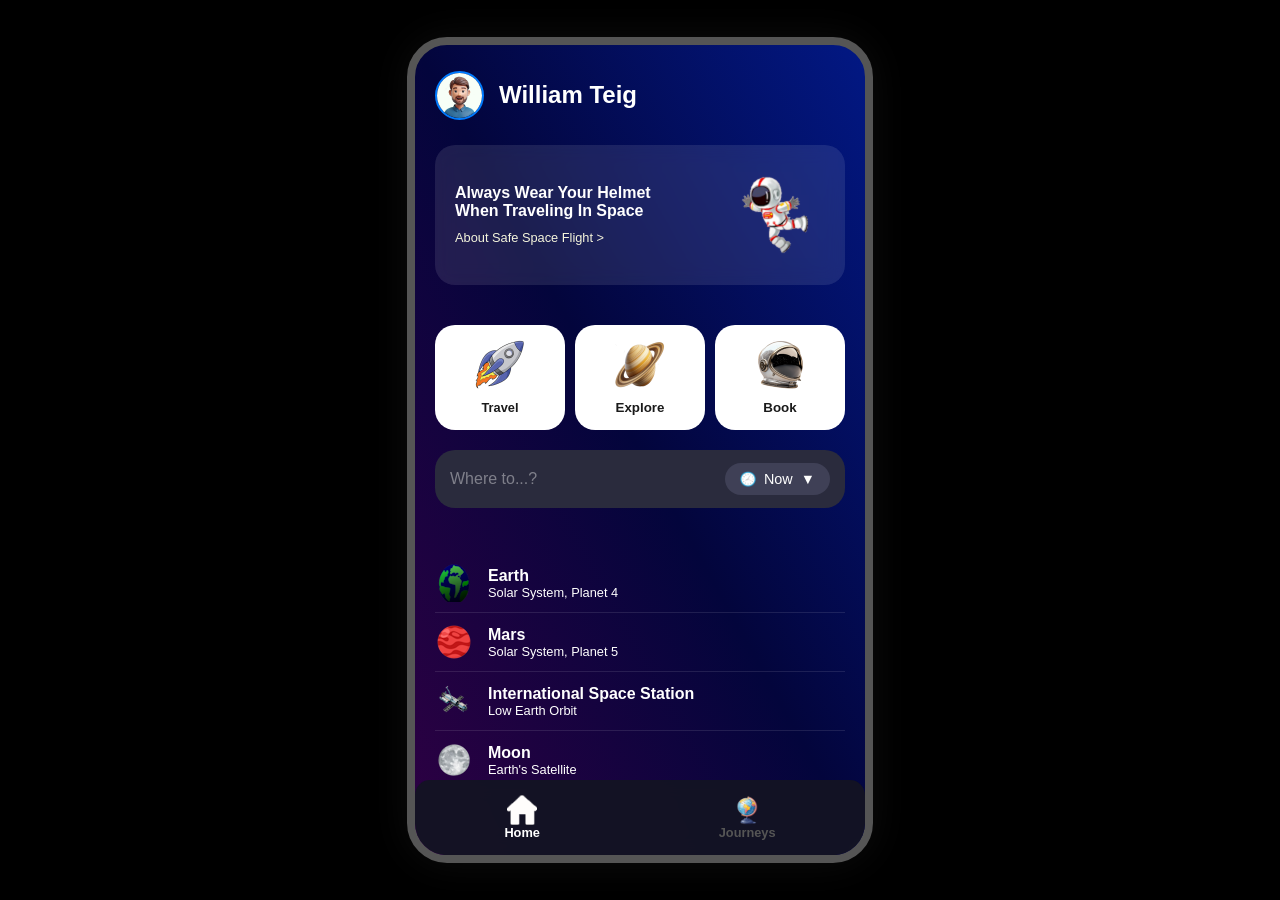
==== commit 0ae51da6: "feat (missions): Se agrega el archivo missions correspondiente al examen" ====
--- a/screens/home.html
+++ b/screens/home.html
@@ -96,8 +96,8 @@
           <img src="../assets/icons/home.png" alt="Home" width="30" />
           <span>Home</span>
         </a>
-        <a href="#" class="nav-item inactive">
-          <img src="../assets/icons/journeys.png" alt="Journeys" width="35" />
+        <a href="/test/missions.html" class="nav-item inactive">
+          <img src="../assets/icons/journeys.png" alt="Journeys" width="30" />
           <span>Journeys</span>
         </a>
       </nav>
--- a/css/app.css
+++ b/css/app.css
@@ -1,38 +1,36 @@
+/* ============================================================
+   VARIABLES & BASE
+   ============================================================ */
 :root {
-    background: var(--space-gradient, linear-gradient(to top right, #2e0043, #03053c, #021884));
+    --space-gradient: linear-gradient(to top right, #2e0043, #03053c, #021884);
     --glass: rgba(255, 255, 255, 0.1);
-
     --blur: 10px;
     --accent: #007bff;
-
     --text-1: #ffffff;
-
     --fz-lg: 1.25rem;
     --fz-xl: 1.5rem;
-
     --radius-xl: 20px;
     --chip-bg: rgba(255, 255, 255, 0.15);
     --chip-glow: 0 0 10px rgba(255, 255, 255, 0.3);
 }
 
-.card {
-    background: var(--glass);
-    backdrop-filter: blur(var(--blur));
-    -webkit-backdrop-filter: blur(var(--blur));
-    border-radius: var(--radius-xl);
-    padding: 20px;
-}
-
+/* ============================================================
+   RESET / BODY
+   ============================================================ */
 body {
     margin: 0;
     font-family: 'Segoe UI', Tahoma, Geneva, Verdana, sans-serif;
-    color: rgb(255, 255, 255);
+    color: #fff;
+    background-color: black;
     display: flex;
     justify-content: center;
     align-items: center;
     min-height: 100vh;
 }
 
+/* ============================================================
+   LAYOUT
+   ============================================================ */
 .container {
     width: 100%;
     max-width: 450px;
@@ -46,110 +44,23 @@
     box-shadow: 0 0 50px rgba(0, 0, 0, 0.5);
 }
 
-h1,
-.title-xl {
+/* ============================================================
+   TYPOGRAPHY
+   ============================================================ */
+h1, .title-xl { font-size: var(--fz-xl); }
+h2, .title-lg  { font-size: var(--fz-lg); }
+
+.title-x2 {
+    margin: 0;
+    text-align: center;
     font-size: var(--fz-xl);
-}
-
-h2,
-.title-lg {
-    font-size: var(--fz-lg);
-}
-
-.secondary-text {
-    color: var(--text-1);
-}
-
-.btn-primary {
-    background: var(--accent);
-    border-radius: var(--radius-xl);
-    border: none;
-    padding: 10px 20px;
-}
-
-.btn-secondary {
-    background: transparent;
-    border: 2px solid var(--accent);
-    border-radius: var(--radius-xl);
-    color: var(--accent);
-    padding: 10px 20px;
-}
-
-.splash-body {
-    overflow: hidden;
-    background: var(--space-gradient);
-    height: 100vh;
-}
-
-.splash-container {
-    display: flex;
-    justify-content: center;
-    align-items: center;
-    height: 100%;
-    width: 100%;
-    text-decoration: none;
-    cursor: pointer;
-    position: relative;
-}
-
-.splash-content {
-    text-align: center;
-    animation: fadeInUp 1s ease-out forwards;
-}
-
-.logo-image-wrapper {
-    margin-top: 200px;
-    width: 200px;
-}
-
-.splash-logo-img {
-    max-width: 80%;
-    height: auto;
-    display: block;
-    margin: 0 auto;
-}
-
-
-@keyframes fadeInUp {
-    from {
-        opacity: 0;
-        transform: translateY(20px);
-    }
-
-    to {
-        opacity: 1;
-        transform: translateY(0);
-    }
-}
-
-@keyframes slideInUp {
-    from {
-        opacity: 0;
-        transform: translateY(100vh);
-    }
-
-    to {
-        opacity: 1;
-        transform: translateY(0);
-    }
-}
-
-@keyframes reEnableScroll {
-    to {
-        overflow: auto;
-    }
-}
-
-.page-entrance,
-.page-entrance-payment {
-    animation: slideInUp 1.5s cubic-bezier(0.23, 1, 0.32, 1) forwards;
-    overflow-y: auto;
-}
-
-.page-entrance main {
-    animation: reEnableScroll 0s 1.5s forwards;
-}
-
+    width: 100%;
+    background-color: transparent;
+}
+
+/* ============================================================
+   UTILITY
+   ============================================================ */
 .visually-hidden {
     position: absolute;
     width: 1px;
@@ -161,13 +72,155 @@
     border: 0;
 }
 
-.home-header {
+/* Glass card — shared pattern */
+.card,
+.security-card {
+    background: var(--glass);
+    backdrop-filter: blur(var(--blur));
+    -webkit-backdrop-filter: blur(var(--blur));
+    border-radius: var(--radius-xl);
     padding: 20px;
 }
 
-.home-header-pay {
-    background-color: #121b22;
-}
+.security-card {
+    display: flex;
+    justify-content: space-between;
+    align-items: center;
+    position: relative;
+    overflow: hidden;
+}
+
+/* ============================================================
+   BUTTONS (shared)
+   ============================================================ */
+.btn-primary {
+    background: var(--accent);
+    border-radius: var(--radius-xl);
+    border: none;
+    padding: 10px 20px;
+}
+
+.btn-secondary {
+    background: transparent;
+    border: 2px solid var(--accent);
+    border-radius: var(--radius-xl);
+    color: var(--accent);
+    padding: 10px 20px;
+}
+
+/* Back button — used in travel.html and payment-methods.html */
+.btn-back-nav {
+    position: absolute;
+    z-index: 10;
+    top: 5px;
+    left: 20px;
+    text-decoration: none;
+    background: none;
+    border: none;
+    color: white;
+    font-size: 1.5rem;
+    cursor: pointer;
+    padding: 10px;
+    border-radius: 50%;
+    transition: background 0.3s;
+}
+.btn-back-nav:hover { opacity: 0.7; background-color: #5c5c5c; }
+
+/* Back button circle — used in receipt.html */
+.btn-back-circle {
+    position: absolute;
+    top: 15px;
+    left: 15px;
+    border-radius: 50px;
+    padding: 10px;
+    background: rgba(87, 85, 85, 0.1);
+    text-decoration: none;
+    transition: background 0.3s;
+}
+
+/* ============================================================
+   ANIMATIONS
+   ============================================================ */
+@keyframes fadeInUp {
+    from { opacity: 0; transform: translateY(20px); }
+    to   { opacity: 1; transform: translateY(0); }
+}
+
+@keyframes slideInUp {
+    from { opacity: 0; transform: translateY(100%); }
+    to   { opacity: 1; transform: translateY(0); }
+}
+
+@keyframes reEnableScroll {
+    to { overflow: auto; }
+}
+
+@keyframes drawOrbit {
+    to { stroke-dashoffset: 0; }
+}
+
+/* ============================================================
+   PAGE TRANSITIONS
+   ============================================================ */
+.page-entrance {
+    animation: slideInUp 1.5s cubic-bezier(0.23, 1, 0.32, 1) forwards;
+    overflow-y: auto;
+}
+
+/* ============================================================
+   SPLASH  (splash.html)
+   ============================================================ */
+.splash-container {
+    display: flex;
+    justify-content: center;
+    align-items: center;
+    height: 100%;
+    width: 100%;
+    text-decoration: none;
+    cursor: pointer;
+    position: relative;
+}
+
+.splash-content {
+    text-align: center;
+    animation: fadeInUp 1s ease-out forwards;
+}
+
+.logo-image-wrapper {
+    width: 380px;
+    margin: 0 auto;
+    display: flex;
+    justify-content: center;
+    align-items: center;
+}
+
+.orbital-svg {
+    position: absolute;
+    width: 100%;
+    height: auto;
+    pointer-events: none;
+    transform: rotateX(60deg) rotateY(-10deg);
+    z-index: -2;
+}
+
+.orbit-path {
+    stroke-dasharray: 1000;
+    stroke-dashoffset: 1000;
+    animation: drawOrbit 3s ease-in-out forwards;
+}
+
+.splash-logo-img {
+    width: 100%;
+    height: auto;
+    position: relative;
+    z-index: 1;
+    filter: drop-shadow(0 0 15px rgba(0, 118, 245, 0.2));
+}
+
+/* ============================================================
+   HOME  (home.html)
+   ============================================================ */
+.home-header { padding: 20px; }
 
 .user-profile {
     display: flex;
@@ -183,29 +236,27 @@
     border: 2px solid var(--accent);
 }
 
-.security-card {
-    background: var(--glass);
-    backdrop-filter: blur(var(--blur));
-    border-radius: var(--radius-xl);
-    padding: 20px;
-    display: flex;
-    justify-content: space-between;
-    align-items: center;
-    position: relative;
-    overflow: hidden;
-}
-
 .security-text h2 {
     max-width: 200px;
     margin: 0 0 8px 0;
     font-size: 1rem;
 }
 
-.security-img {
-    width: 120px;
-    height: auto;
-}
-
+.security-img-small {
+    width: 100px;
+    height: 100px;
+    object-fit: contain;
+}
+
+.security-link {
+    color: beige;
+    text-decoration: none;
+    font-size: 0.8rem;
+    transition: opacity 0.3s;
+}
+.security-link:hover { opacity: 0.8; }
+
+/* Quick actions */
 .quick-actions {
     display: grid;
     grid-template-columns: repeat(3, 1fr);
@@ -227,14 +278,51 @@
     padding: 15px;
 }
 
-.search-container {
-    padding: 0 20px;
-}
-
-.search-container-pay {
-    padding: 0 20px;
-    background-color: #121b22;
-}
+/* Destinations list */
+.destinations-list {
+    list-style: none;
+    padding: 20px;
+}
+
+.destinations-list li {
+    display: flex;
+    align-items: center;
+    gap: 15px;
+    padding: 10px 0;
+    border-bottom: 1px solid rgba(255, 255, 255, 0.1);
+}
+
+.dest-info h3 { font-size: 1rem; margin: 0; }
+.dest-info p  { font-size: 0.8rem; color: var(--text-1); margin: 0; }
+
+/* Bottom nav */
+.bottom-nav {
+    position: sticky;
+    bottom: 0;
+    margin-top: auto;
+    width: 100%;
+    background: rgba(20, 20, 35, 0.95);
+    backdrop-filter: blur(var(--blur));
+    border-radius: 15px;
+    display: flex;
+    justify-content: space-around;
+    padding: 15px 0;
+}
+
+.nav-item {
+    text-decoration: none;
+    color: #1a1a1a;
+    display: flex;
+    flex-direction: column;
+    align-items: center;
+    font-size: 0.8rem;
+    font-weight: bold;
+}
+.nav-item.active  { color: white; }
+.nav-item.inactive { color: #555; }
+
+/* Search */
+.search-container { padding: 0 20px; }
 
 .search-wrapper {
     background: #2a2b3d;
@@ -245,147 +333,54 @@
     transition: box-shadow 0.3s;
     margin-bottom: 10px;
 }
-
-.search-wrapper-pay {
-    border-radius: var(--radius-xl);
-    background-color: #121b22;
-    display: flex;
-    align-items: center;
-    padding: 5px 15px;
-    transition: box-shadow 0.3s;
-    margin-bottom: 10px;
-}
+.search-wrapper:focus-within { box-shadow: 0 0 0 2px var(--accent); }
 
 .search-input {
     background: transparent;
     border: none;
     color: white;
     flex: 1;
-    color: var(--text-main);
     padding: 15px 0;
     font-size: 1rem;
 }
+.search-input::placeholder { color: rgba(255, 255, 255, 0.4); }
+.search-input:focus { outline: none; }
 
 .search-history {
     background: #3f4056;
     padding: 8px 15px;
-    border-radius: 20px;
+    border-radius: var(--radius-xl);
     display: flex;
     align-items: center;
     gap: 8px;
     font-size: 0.9rem;
 }
 
-.destinations-list {
-    list-style: none;
-    padding: 20px;
-}
-
-.destinations-list li {
-    display: flex;
-    align-items: center;
-    gap: 15px;
-    padding: 10px 0;
-    border-bottom: 1px solid rgba(255, 255, 255, 0.1);
-}
-
-.dest-info h3 {
-    font-size: 1rem;
-    margin: 0;
-}
-
-.dest-info p {
-    font-size: 0.8rem;
+.secondary-text {
     color: var(--text-1);
-    margin: 0;
-}
-
-.bottom-nav {
-    position: fixed;
-    bottom: 0;
-    width: 100%;
-    background: rgba(20, 20, 35, 0.9);
-    backdrop-filter: blur(10px);
-    display: flex;
-    justify-content: space-around;
-    align-items: center;
-    padding: 15px 0;
-}
-
-.nav-item {
-    text-decoration: none;
-    color: #1a1a1a;
-    display: flex;
-    flex-direction: column;
-    align-items: center;
-    font-size: 0.8rem;
-    font-weight: bold;
-}
-
-.nav-item.active {
-    color: white;
-}
-
-.nav-item.inactive {
-    color: #555;
-}
-
-.splash-body .container {
-    background: var(--space-gradient);
-    justify-content: center;
-    align-items: center;
-}
-
-.logo-image-wrapper {
-    width: 250px;
-    animation: fadeInUp 1s ease-out forwards;
-}
-
-.splash-logo-img {
-    width: 100%;
-    height: auto;
-}
-
-.bottom-nav {
-    position: sticky;
-    bottom: 0;
-    margin-top: auto;
-    width: 100%;
-    background: rgba(20, 20, 35, 0.95);
-    backdrop-filter: blur(10px);
-    display: flex;
-    justify-content: space-around;
-    padding: 15px 0;
-}
-
-@keyframes fadeInUp {
-    from {
-        opacity: 0;
-        transform: translateY(20px);
-    }
-
-    to {
-        opacity: 1;
-        transform: translateY(0);
-    }
-}
-
-@keyframes slideInUp {
-    from {
-        transform: translateY(100%);
-    }
-
-    to {
-        transform: translateY(0);
-    }
-}
-
+}
+
+/* ============================================================
+   TRAVEL MAP  (travel.html)
+   ============================================================ */
 .map-view {
-    height: 55vh;
+    height: 45vh;
     position: relative;
     overflow: hidden;
-}
-
+    display: flex;
+    justify-content: center;
+    align-items: center;
+}
+
+.map-view img[src*="earth.png"] {
+    position: absolute;
+    top: 50%;
+    left: 50%;
+    transform: translate(-50%, -50%);
+    min-width: 500px;
+    height: auto;
+    z-index: 1;
+}
 
 .floating-chip {
     position: absolute;
@@ -398,39 +393,36 @@
     color: white;
     filter: drop-shadow(var(--chip-glow));
     pointer-events: none;
-}
-
-.chip-earth {
-    top: 20%;
-    left: 15%;
-}
-
-.chip-mars {
-    top: 40%;
-    right: 15%;
-}
+    z-index: 5;
+    white-space: nowrap;
+}
+
+.chip-earth { top: 50%; left: 50%; margin-top: -120px; margin-left: -150px; }
+.chip-mars  { top: 50%; left: 50%; margin-top: 50px;   margin-left: 100px;  }
 
 .route-arc {
     position: absolute;
-    top: 15%;
-    left: 10%;
-    width: 80%;
-    height: 60%;
+    top: 50%;
+    left: 50%;
+    transform: translate(-50%, -50%);
+    width: 400px;
+    height: 300px;
+    z-index: 3;
     opacity: 0.5;
-}
-
+    pointer-events: none;
+}
+
+/* Bottom sheet */
 .bottom-sheet {
-
     bottom: 0;
     width: 100%;
-    max-width: 450px;
-    backdrop-filter: blur(10px);
+    max-width: 100%;
+    backdrop-filter: blur(var(--blur));
     border-top-left-radius: var(--radius-xl);
     border-top-right-radius: var(--radius-xl);
     box-shadow: 0 -10px 30px rgba(0, 0, 0, 0.5);
     height: 180px;
     transition: height 0.4s cubic-bezier(0.23, 1, 0.32, 1);
-
     display: flex;
     flex-direction: column;
     padding: 20px;
@@ -450,16 +442,14 @@
     cursor: pointer;
     transition: background 0.3s;
 }
-
-.sheet-handle:hover {
-    background: rgba(255, 255, 255, 0.4);
-}
-
-#sheet-toggle:checked~.bottom-sheet {
-        height: auto;
-        max-height: none;
-        overflow-y: visible;
-    }
+.sheet-handle:hover { background: rgba(255, 255, 255, 0.4); }
+
+#sheet-toggle:checked ~ .bottom-sheet {
+    height: auto;
+    max-height: none;
+    overflow-y: visible;
+}
+
 .sheet-collapsed-content {
     display: flex;
     align-items: center;
@@ -467,20 +457,19 @@
     margin-top: 15px;
 }
 
+#sheet-toggle:checked ~ .bottom-sheet .sheet-collapsed-content { display: none; }
+
+/* Vehicle list */
 .vehicle-list {
     display: none;
-        margin-top: 10px;
-        list-style: none;
-        padding: 0;
-        overflow-y: visible;
-        height: auto;
-    }
-
-#sheet-toggle:checked~.bottom-sheet .sheet-collapsed-content {
-    display: none;
-}
-
-#sheet-toggle:checked~.bottom-sheet .vehicle-list {
+    margin-top: 10px;
+    list-style: none;
+    padding: 0;
+    overflow-y: visible;
+    height: auto;
+}
+
+#sheet-toggle:checked ~ .bottom-sheet .vehicle-list {
     display: flex;
     flex-direction: column;
     flex: 1;
@@ -493,21 +482,10 @@
     object-fit: contain;
 }
 
-.launch-info h3 {
-    font-size: 1rem;
-    margin: 0;
-    opacity: 0.7;
-}
-
-.launch-duration {
-    font-size: 1.1rem;
-    margin: 4px 0 0 0;
-}
-
-.price-info {
-    text-align: right;
-    margin-left: auto;
-}
+.launch-info h3 { font-size: 1rem; margin: 0; opacity: 0.7; }
+.launch-duration { font-size: 1.1rem; margin: 4px 0 0 0; }
+
+.price-info { text-align: right; margin-left: auto; }
 
 .currency {
     margin-right: 25px;
@@ -516,408 +494,26 @@
     display: block;
 }
 
-.price-lg {
-    font-size: var(--fz-xl);
-    font-weight: bold;
-}
+.price-lg { font-size: var(--fz-xl); font-weight: bold; }
 
 .vehicle-item {
     display: flex;
     align-items: center;
     gap: 15px;
-    padding: 10px 10px;
+    padding: 10px;
     border-radius: var(--radius-xl);
     cursor: pointer;
     transition: background 0.3s, border 0.3s;
 }
-
-.vehicle-item:hover {
-    background: rgba(255, 255, 255, 0.05);
-}
-
-.vehicle-thumb {
-    width: 45px;
-    height: auto;
-    object-fit: contain;
-}
-
-.vehicle-details h4 {
-    font-size: 1rem;
-    margin: 0;
-}
-
-.vehicle-details p {
-    font-size: 0.8rem;
-    margin: 4px 0 0 0;
-}
-
-.vehicle-price {
-    font-size: 1.1rem;
-    font-weight: 600;
-    margin-left: auto;
-}
-
-.sheet-actions {
-    margin-top: auto;
-    display: flex;
-    flex-direction: column;
-    gap: 25px;
-    padding-bottom: 10px;
-}
-
-.btn-connect-wallet {
-    display: flex;
-    justify-content: left;
-    align-items: center;
-    backdrop-filter: blur(10px);
-    color: white;
-    font-weight: bold;
-    font-size: 1.2rem;
-    margin-top: 0px;
-    border-radius: var(--radius-xl);
-    text-decoration: none;
-    transition: background 0.3s;
-}
-
-.btn-connect-wallet:hover {
-    background: rgb(28, 27, 75)
-}
-
-.swipe-container {
-    background: #090a0f;
-    border-radius: var(--radius-xl);
-    padding: 5px;
-    display: flex;
-    align-items: center;
-    position: relative;
-    overflow: hidden;
-}
-
-.swipe-label {
-    position: absolute;
-    width: 100%;
-    text-align: center;
-    font-size: 0.9rem;
-    pointer-events: none;
-    z-index: 1;
-}
-
-.confirm-slider {
-    -webkit-appearance: none;
-    appearance: none;
-    width: 100%;
-    height: 50px;
-    background: transparent;
-    cursor: ew-resize;
-    position: relative;
-    z-index: 2;
-}
-
-.confirm-slider::-webkit-slider-thumb {
-    -webkit-appearance: none;
-    appearance: none;
-    width: 60px;
-    height: 40px;
-    background: var(--accent);
-    border-radius: 15px;
-    box-shadow: 0 4px 10px rgba(0, 0, 0, 0.3);
-    transition: background 0.3s;
-}
-
-.swipe-container:has(input[type="range"]:focus) {
-    box-shadow: 0 0 10px rgba(0, 123, 255, 0.4);
-}
-
-.swipe-container:has(input[type="range"][value="100"]) {
-    background: rgba(0, 123, 255, 0.2);
-}
-
-.swipe-container:has(input[type="range"][value="100"]) .confirm-slider::-webkit-slider-thumb {
-    background: #28a745;
-}
-
-@media (min-width: 1280px) {
-    .container {
-        height: 90vh;
-        max-height: 900px;
-        border-radius: 40px;
-        border: 8px solid #333;
-    }
-}
-
-@media (max-width: 480px) {
-    .container {
-        max-width: 100%;
-        height: 100vh;
-        border-radius: 0;
-        border: none;
-    }
-
-    .quick-actions {
-        grid-template-columns: 1fr;
-    }
-
-    .action-btn {
-        width: 100%;
-    }
-}
-
-.page-container {
-    width: 100%;
-    max-width: 450px;
-    background: #0F1921;
-    display: flex;
-    flex-direction: column;
-    box-shadow: 0 0 30px rgba(0, 0, 0, 0.5);
-    min-height: 100vh;
-    position: relative;
-}
-
-.page-header {
-    display: flex;
-    align-items: center;
-    padding: var(--space-5);
-    border-bottom: 1px solid rgba(255, 255, 255, 0.1);
-}
-
-.btn-back {
-    background: none;
-    border: none;
-    color: var(--text-main);
-    font-size: 1.5rem;
-    cursor: pointer;
-    padding: 10px;
-    margin-right: 15px;
-    border-radius: 50%;
-    transition: background 0.3s;
-}
-
-.btn-back:hover,
-.btn-back:focus {
-    background: rgba(255, 255, 255, 0.1);
-    outline: none;
-}
-
-.page-title {
-    font-size: var(--fz-xl);
-    font-weight: 700;
-    margin: 0;
-    margin-left: 40px;
-    padding: 20px;
-}
-
-.search-section {
-    padding: var(--space-5);
-}
-
-.search-wrapper:focus-within {
-    box-shadow: 0 0 0 2px var(--accent);
-}
-
-.search-wrapper-pay:focus-within {
-    box-shadow: 0 0 0 2px var(--accent);
-}
-
-.search-icon {
-    color: var(--text-secondary);
-    margin-right: 10px;
-}
-
-.search-input::placeholder {
-    color: var(--text-secondary);
-}
-
-.search-input:focus {
-    outline: none;
-}
-
-.payment-list {
-    list-style: none;
-    padding: 0 var(--space-5);
-    margin: 0;
-    flex: 1;
-    display: flex;
-    flex-direction: column;
-    gap: var(--space-5);
-}
-
-.payment-item-btn {
-    display: flex;
-    align-items: center;
-    width: 100%;
-    background: var(--glass);
-    backdrop-filter: blur(var(--blur));
-    border: 1px solid rgba(255, 255, 255, 0.1);
-    border-radius: var(--radius-xl);
-    cursor: pointer;
-    padding: 20px;
-    color: var(--text-main);
-    text-align: left;
-    transition: background 0.3s, transform 0.2s, box-shadow 0.3s;
-    text-decoration: none;
-}
-
-.payment-item-btn:hover {
-    background: rgba(255, 255, 255, 0.08);
-    transform: translateY(-2px);
-}
-
-.payment-item-btn:focus-visible {
-    outline: none;
-    box-shadow: 0 0 0 3px var(--accent), 0 4px 15px rgba(0, 0, 0, 0.4);
-}
-
-.card-logo,
-.paypal-logo {
-    width: 45px;
-    height: 45px;
-    border-radius: 12px;
-    margin-right: 20px;
-    display: flex;
-    justify-content: center;
-    align-items: center;
-    flex-shrink: 0;
-}
-
-.logo-visa {
-    background-color: #fff;
-    color: #1a1f71;
-    font-weight: bold;
-    font-size: 0.8rem;
-}
-
-.plane-svg {
-    width: 20px;
-    height: auto;
-    margin-top: 5px;
-    padding: 20px;
-}
-
-.logo-mastercard {
-    background: white;
-    font-size: 1.2rem;
-}
-
-.logo-paypal {
-    background-color: #ffffff;
-}
-
-.paypal-logo img {
-    width: 30px;
-    height: auto;
-    margin-top: 3px;
-}
-
-.mastercard-img {
-    width: 30px;
-    height: auto;
-    margin-top: 3px;
-}
-
-.visa-img {
-    width: 40px;
-    height: 20px;
-    margin-top: 5px;
-    margin-right: 3px;
-}
-
-.item-content {
-    flex: 1;
-    display: flex;
-    flex-direction: column;
-}
-
-.item-title {
-    font-size: var(--fz-lg);
-    font-weight: 600;
-    margin: 0;
-}
-
-.item-subtitle {
-    font-size: 0.9rem;
-    color: var(--text-secondary);
-    margin: 4px 0 0 0;
-}
-
-.item-actions {
-    display: flex;
-    align-items: center;
-    gap: var(--text-1);
-    margin-right: 30px;
-}
-
-.default-badge {
-    background-color: yellow;
-    color: black;
-    padding: 4px 10px;
-    border-radius: 12px;
-    font-size: 0.75rem;
-    font-weight: 700;
-    text-transform: uppercase;
-}
-
-.action-btn-pay {
-    background: none;
-    border: none;
-    color: var(--text-secondary);
-    cursor: pointer;
-    padding: 5px;
-    border-radius: 5px;
-    transition: color 0.3s;
-}
-
-.action-btn-pay:hover,
-.action-btn-pay:focus {
-    color: var(--text-main);
-    outline: none;
-}
-
-.action-btn.delete:hover,
-.action-btn.delete:focus {
-    color: #dc3545;
-}
-
-.kebab-icon {
-    color: var(--text-secondary);
-    margin-left: 10px;
-    cursor: default;
-}
-
-.sticky-footer {
-    position: sticky;
-    bottom: 0;
-    padding: var(--space-5);
-    background: rgba(18, 20, 33, 0.95);
-    backdrop-filter: blur(5px);
-    border-top: 1px solid rgba(255, 255, 255, 0.1);
-    margin-top: auto;
-}
-
-.btn-add-new {
-    display: block;
-    width: 100%;
-    padding: 20px;
-    background-color: #2a2b3d;
-    color: var(--text-main);
-    border: none;
-    border-radius: var(--radius-xl);
-    font-size: 1rem;
-    font-weight: 600;
-    cursor: pointer;
-    text-align: center;
-    text-decoration: none;
-    transition: background-color 0.3s, box-shadow 0.3s;
-}
-
-.btn-add-new:hover {
-    background-color: #3f4056;
-}
-
-.btn-add-new:focus-visible {
-    outline: none;
-    box-shadow: 0 0 0 3px var(--accent);
-}
-
+.vehicle-item:hover { background: rgba(255, 255, 255, 0.05); }
+
+.vehicle-thumb { width: 45px; height: auto; object-fit: contain; }
+.vehicle-details h4 { font-size: 1rem; margin: 0; }
+.vehicle-details p  { font-size: 0.8rem; margin: 4px 0 0 0; }
+
+.vehicle-price { font-size: 1.1rem; font-weight: 600; margin-left: auto; }
+
+/* Vehicle detail view */
 .vehicle-detail-view {
     display: none;
     flex-direction: column;
@@ -925,30 +521,25 @@
     padding-top: 20px;
 }
 
-#detail-view-toggle:checked~.vehicle-detail-view {
-    display: flex;
-}
-
-#detail-view-toggle:checked~.vehicle-list,
-#detail-view-toggle:checked~.sheet-collapsed-content {
-    display: none !important;
-}
-
-#detail-view-toggle:checked~.bottom-sheet,
-#sheet-toggle:checked~.bottom-sheet:has(#detail-view-toggle:checked) {
-    height: 80vh;
-}
+#detail-view-toggle:checked ~ .vehicle-detail-view { display: flex; }
+
+#detail-view-toggle:checked ~ .vehicle-list,
+#detail-view-toggle:checked ~ .sheet-collapsed-content { display: none !important; }
+
+#detail-view-toggle:checked ~ .bottom-sheet,
+#sheet-toggle:checked ~ .bottom-sheet:has(#detail-view-toggle:checked) { height: 80vh; }
 
 .surge-notice {
     font-size: 0.8rem;
     opacity: 0.6;
     margin-bottom: 20px;
+    border-bottom: 1px solid white;
 }
 
 .detail-main-img {
     width: 100px;
     height: auto;
-    margin: 10px 0;
+    margin: 20px 0;
     filter: drop-shadow(0 10px 20px rgba(0, 0, 0, 0.5));
 }
 
@@ -958,17 +549,11 @@
     justify-content: space-between;
     align-items: flex-start;
     margin-bottom: 30px;
-}
-
-.detail-title-group h2 {
-    margin: 0;
-    font-size: 1.6rem;
-}
-
-.detail-title-group p {
-    margin: 5px 0;
-    font-size: 0.9rem;
-}
+    border-bottom: 1px solid white;
+}
+
+.detail-title-group h2 { margin: 0; font-size: 1.6rem; }
+.detail-title-group p  { margin: 5px 0; font-size: 0.9rem; }
 
 .detail-price {
     font-size: 1.8rem;
@@ -978,21 +563,15 @@
     gap: 8px;
 }
 
-.token-icon {
-    width: 24px;
-    height: 24px;
+/* Token icons */
+.token-icon,
+.token-icon-sm {
     background: #4a90e2;
     border-radius: 50%;
     box-shadow: inset 0 0 5px rgba(255, 255, 255, 0.5);
 }
-
-.token-icon-sm {
-    width: 20px;
-    height: 20px;
-    background: #4a90e2;
-    border-radius: 50%;
-    box-shadow: inset 0 0 5px rgba(255, 255, 255, 0.5);
-}
+.token-icon    { width: 24px; height: 24px; }
+.token-icon-sm { width: 20px; height: 20px; }
 
 .people-number {
     position: absolute;
@@ -1006,9 +585,15 @@
     font-size: 0.9rem;
 }
 
-.icon-container {
-    position: relative;
-    display: inline-block;
+.icon-container { position: relative; display: inline-block; }
+
+/* Sheet actions / wallet */
+.sheet-actions {
+    margin-top: autO;
+    display: flex;
+    flex-direction: column;
+    gap: 25px;
+    padding-bottom: 10px;
 }
 
 .btn-connect-wallet {
@@ -1018,494 +603,24 @@
     align-items: center;
     border-radius: 15px;
     gap: 15px;
-}
-
-.arrow-right {
-    margin-left: auto;
-    font-size: 1.5rem;
-    opacity: 0.5;
-}
+    color: white;
+    font-weight: bold;
+    font-size: 1.2rem;
+    text-decoration: none;
+    transition: background 0.3s;
+}
+.btn-connect-wallet:hover { background: rgb(28, 27, 75); }
+
+.arrow-right { margin-left: auto; font-size: 1.5rem; opacity: 0.5; }
 
 .wallet-icon-placeholder {
-    width: 24px;
     height: 24px;
-    background: #fff;
-    mask: url('data:image/svg+xml;utf8,<svg...>...</svg>') no-repeat center;
     background-color: white;
     clip-path: polygon(0% 20%, 100% 20%, 100% 80%, 0% 80%);
 }
 
-.swipe-container {
-    background: rgba(255, 255, 255, 0.1);
-    height: 60px;
-    border-radius: 15px;
-}
-
-.confirm-slider::-webkit-slider-thumb {
-    width: 70px;
-    height: 50px;
-    border-radius: 12px;
-}
-
-.receipt-body {
-    background: var(--space-gradient);
-}
-
-.receipt-header {
-    text-align: center;
-    margin-bottom: 25px;
-}
-
-.receipt-total {
-    font-size: 2.5rem;
-    font-weight: 800;
-    color: #1a1a1a;
-}
-
-.airline-name {
-    margin: 5px 0;
-    opacity: 0.6;
-    font-weight: 500;
-}
-
-.receipt-date {
-    font-size: 0.9rem;
-    opacity: 0.5;
-}
-
-.receipt-divider {
-    height: 1px;
-    background: rgba(0, 0, 0, 0.05);
-    margin: 20px 0;
-    border-bottom: 2px dashed rgba(0, 0, 0, 0.1);
-}
-
-.section-title {
-    font-size: 1.1rem;
-    color: #333;
-    margin-bottom: 20px;
-}
-
-.flight-route {
-    display: flex;
-    justify-content: space-between;
-    align-items: center;
-    margin-bottom: 30px;
-}
-
-.airport-code {
-    display: block;
-    font-size: 1.4rem;
-    font-weight: 700;
-}
-
-.flight-time {
-    font-size: 0.9rem;
-    opacity: 0.6;
-}
-
-.route-icon {
-    flex: 1;
-    display: flex;
-    align-items: center;
-    justify-content: center;
-    padding: 0 0px;
-    position: relative;
-}
-
-.route-line {
-    width: 100%;
-    height: 2px;
-    background: #e0e0e0;
-}
-
-.flight-info-grid {
-    display: grid;
-    grid-template-columns: 1fr 1fr;
-    gap: 20px;
-    margin-bottom: 30px;
-}
-
-.info-item .label,
-.price-row span:first-child,
-.footer-text .label {
-    display: block;
-    font-size: 0.85rem;
-    color: #888;
-    margin-bottom: 4px;
-}
-
-.info-item .value {
-    font-weight: 600;
-}
-
-.price-row {
-    display: flex;
-    justify-content: space-between;
-    margin-bottom: 12px;
-}
-
-.total-row {
-    margin-top: 15px;
-    padding-top: 15px;
-    border-top: 1px solid #eee;
-    font-weight: 800;
-    font-size: 1.2rem;
-}
-
-.receipt-footer {
-    margin-top: 30px;
-    display: flex;
-    flex-direction: column;
-    gap: 20px;
-}
-
-.footer-item {
-    display: flex;
-    align-items: center;
-    gap: 15px;
-}
-
-.icon-box {
-    width: 40px;
-    height: 40px;
-    background: #f5f5f7;
-    border-radius: 10px;
-    display: flex;
-    align-items: center;
-    justify-content: center;
-}
-
-.badge-travel {
-    background: #d1e3ff;
-    color: #007bff;
-    padding: 4px 12px;
-    border-radius: 20px;
-    font-size: 0.8rem;
-    font-weight: 600;
-}
-
-.btn-done {
-    margin: 20px;
-    padding: 18px;
-    background: rgba(255, 255, 255, 0.1);
-    border-radius: 20px;
-    text-align: center;
-    color: white;
-    text-decoration: none;
-    backdrop-filter: blur(10px);
-}
-
-.title-x2 {
-    text-align: center;
-    margin-left: 50px;
-    background-color: #121b22;
-}
-
-.receipt-card {
-    background: rgba(255, 255, 255, 0.95);
-    color: #1a1a1a;
-    box-shadow: 0 10px 30px rgba(0, 0, 0, 0.2);
-    flex: 1;
-    width: 100%;
-    margin: 0;
-    padding: 60px 55px 30px;
-    box-sizing: border-box;
-    display: flex;
-    flex-direction: column;
-    border-radius: 0;
-}
-
-.receipt-header .top-navigation {
-    position: absolute;
-    top: 15px;
-    left: 15px;
-    border-radius: 50px;
-    padding: 10px;
-    background: rgba(87, 85, 85, 0.1);
-    transition: background 0.3s;
-}
-
-.flight-info-grid {
-    display: grid;
-    grid-template-columns: repeat(auto-fit, minmax(120px, 1fr));
-    gap: 20px;
-    margin-bottom: 30px;
-}
-
-.route-icon img {
-    max-width: 100%;
-    height: auto;
-}
-
-.bottom-nav-receipt {
-    display: flex;
-    justify-content: space-around;
-    padding: 15px;
-    background-color: #D5D4E6;
-    position: sticky;
-    bottom: 0;
-    width: 100%;
-    box-sizing: border-box;
-}
-
-.btn-back-floating {
-    position: absolute;
-    z-index: 10;
-    top: 20px;
-    left: 20px;
-    text-decoration: none;
-    background: none;
-    border: none;
-    color: white;
-    font-size: 1.5rem;
-    cursor: pointer;
-    padding: 10px;
-    border-radius: 50%;
-    transition: background 0.3s;
-}
-
-.btn-back-floating:hover {
-    background: rgba(255, 255, 255, 0.1);
-}
-
-.security-link {
-    color: beige;
-    text-decoration: none;
-    font-size: 0.8rem;
-    transition: opacity 0.3s;
-}
-
-.security-link:hover {
-    opacity: 0.8;
-}
-
-.security-img-small {
-    width: 100px;
-    height: 100px;
-    object-fit: contain;
-}
-
-.header-flex {
-    display: flex;
-    align-items: center;
-    padding: 10px 20px;
-}
-
-.btn-back-nav {
-    text-decoration: none;
-    color: white;
-    margin-right: 15px;
-    font-size: 1.5rem;
-    display: flex;
-    align-items: center;
-    transition: opacity 0.3s;
-}
-
-.btn-back-nav:hover {
-    opacity: 0.7;
-}
-
-.title-x3 {
-    font-size: var(--fz-xl);
-    font-weight: 700;
-    margin: 0;
-}
-
-.payment-content {
-    padding: 20px;
-    flex: 1;
-    overflow-y: auto;
-    background-color: #121b22;
-}
-
-.payment-list {
-    list-style: none;
-    padding: 0;
-    display: flex;
-    flex-direction: column;
-    gap: 15px;
-    margin: 0;
-}
-
-.payment-item-btn {
-    display: flex;
-    align-items: center;
-    width: 100%;
-    background: var(--glass);
-    backdrop-filter: blur(var(--blur));
-    border: 1px solid rgba(255, 255, 255, 0.1);
-    border-radius: var(--radius-xl);
-    cursor: pointer;
-    padding: 20px;
-    color: var(--text-main);
-    transition: background 0.3s, transform 0.2s;
-}
-
-.footer-sticky-action {
-    padding: 20px;
-    backdrop-filter: blur(10px);
-    -webkit-backdrop-filter: blur(10px);
-    position: sticky;
-    bottom: 0;
-    width: 100%;
-    box-sizing: border-box;
-    background-color: #121b22;
-}
-
-.btn-primary-dark {
-    font-size: 1.1rem;
-    width: 100%;
-    color: white;
-    font-weight: bold;
-    cursor: pointer;
-    background-color: #283039;
-    border: none;
-    border-radius: var(--radius-xl);
-    padding: 18px;
-    transition: background-color 0.3s, transform 0.2s;
-}
-
-.btn-primary-dark:hover {
-    background-color: #353f4b;
-    transform: translateY(-2px);
-}
-
-.btn-primary-dark:active {
-    transform: translateY(0);
-}
-
-.bottom-nav-receipt {
-    display: flex;
-    justify-content: space-around;
-    padding: 15px;
-    background-color: #D5D4E6;
-    position: relative;
-    width: 100%;
-    box-sizing: border-box;
-}
-
-.action-btn-pay span {
-    color: #ff6b00;
-    font-size: 1.5rem;
-    display: inline-block;
-    transition: transform 0.2s ease;
-}
-
-.action-btn-pay:hover span {
-    transform: scale(1.2);
-}
-
-.swipe-container {
-    background: #090a0f;
-    border-radius: var(--radius-xl);
-    padding: 0px;
-    display: flex;
-    align-items: center;
-    position: relative;
-    overflow: hidden;
-    height: 50px;
-    margin: 0px;
-}
-
-.swipe-label {
-    position: absolute;
-    width: 100%;
-    text-align: center;
-    font-size: 0.9rem;
-    pointer-events: none;
-    z-index: 1;
-    color: rgba(255, 255, 255, 0.6);
-}
-
-.confirm-slider {
-    -webkit-appearance: none;
-    appearance: none;
-    width: 100%;
-    height: 100%;
-    background: transparent;
-    cursor: pointer;
-    position: relative;
-    z-index: 2;
-}
-
-.confirm-slider::-webkit-slider-thumb {
-    -webkit-appearance: none;
-    appearance: none;
-    width: 70px;
-    height: 50px;
-    background: var(--accent);
-    border-radius: 12px;
-    box-shadow: 0 4px 10px rgba(0, 0, 0, 0.3);
-    cursor: grab;
-    transition: background 0.3s;
-}
-
-.confirm-slider::-webkit-slider-thumb:active {
-    cursor: grabbing;
-}
-
-.item-main-info {
-    display: flex;
-    align-items: center;
-    flex: 1;
-    min-width: 0;
-}
-
-.item-actions-group {
-    display: flex;
-    gap: 10px;
-    margin-left: 10px;
-    flex-shrink: 0;
-}
-
-.payment-item-btn .item-title {
-    font-size: 1.1rem;
-    white-space: nowrap;
-    overflow: hidden;
-    text-overflow: ellipsis;
-}
-
-.action-btn-pay {
-    background: none;
-    border: none;
-    font-size: 1.2rem;
-    cursor: pointer;
-    transition: opacity 0.2s;
-}
-
-.action-btn-pay:hover {
-    opacity: 0.7;
-}
-
-.card-logo {
-    flex-shrink: 0;
-}
-
-.payment-content .item-content {
-    min-width: 0;
-    overflow: hidden;
-}
-
-.payment-item-btn {
-    display: flex;
-    align-items: center;
-    justify-content: space-between;
-    width: 100%;
-    box-sizing: border-box;
-}
-
-.item-content {
-    flex: 1;
-    margin-right: 10px;
-    min-width: 0;
-}
-
-.item-actions-group {
-    display: flex;
-    gap: 15px;
-    align-items: center;
-}
+/* Swipe to confirm */
+.swipe-wrapper { position: relative; }
 
 .swipe-container-new {
     background: #090a0f;
@@ -1516,6 +631,16 @@
     display: flex;
     align-items: center;
     border: 1px solid rgba(255, 255, 255, 0.1);
+}
+
+.swipe-label {
+    position: absolute;
+    width: 100%;
+    text-align: center;
+    font-size: 0.9rem;
+    pointer-events: none;
+    z-index: 1;
+    color: rgba(255, 255, 255, 0.5);
 }
 
 .swipe-handle {
@@ -1547,18 +672,613 @@
     transition: opacity 0.3s ease;
 }
 
-#confirm-trigger:checked~.swipe-container-new .swipe-handle {
+#confirm-trigger:checked ~ .swipe-container-new .swipe-handle {
     transform: translateX(calc(450px - 85px));
 }
-
-#confirm-trigger:checked~.swipe-container-new .booking-link {
+#confirm-trigger:checked ~ .swipe-container-new .booking-link {
     opacity: 1;
     pointer-events: auto;
 }
 
-.swipe-label {
-    width: 100%;
+/* ============================================================
+   PAYMENT METHODS  (payment-methods.html)
+   ============================================================ */
+.home-header-pay {
+    background-color: #121b22;
+    padding: 10px 0;
+}
+
+.header-flex {
+    display: flex;
+    align-items: center;
+    justify-content: center;
+    position: relative;
+    min-height: 60px;
+}
+
+.search-container-pay {
+    padding: 0 20px;
+    background-color: #121b22;
+}
+
+.search-wrapper-pay {
+    border-radius: var(--radius-xl);
+    background-color: #121b22;
+    display: flex;
+    align-items: center;
+    padding: 5px 15px;
+    transition: box-shadow 0.3s;
+    margin-bottom: 10px;
+}
+.search-wrapper-pay:focus-within { box-shadow: 0 0 0 2px var(--accent); }
+
+.search-icon { color: rgba(255,255,255,0.4); margin-right: 10px; }
+
+.payment-content {
+    padding: 20px;
+    flex: 1;
+    overflow-y: auto;
+    background-color: #121b22;
+}
+
+.payment-list {
+    list-style: none;
+    padding: 0;
+    display: flex;
+    flex-direction: column;
+    gap: 15px;
+    margin: 0;
+}
+
+.payment-item-btn {
+    display: flex;
+    align-items: center;
+    justify-content: space-between;
+    width: 100%;
+    box-sizing: border-box;
+    background: var(--glass);
+    backdrop-filter: blur(var(--blur));
+    -webkit-backdrop-filter: blur(var(--blur));
+    border: 1px solid rgba(255, 255, 255, 0.1);
+    border-radius: var(--radius-xl);
+    cursor: pointer;
+    padding: 15px;
+    color: white;
+    text-align: left;
+    transition: background 0.3s, transform 0.2s, box-shadow 0.3s;
+    text-decoration: none;
+}
+.payment-item-btn:hover        { background: rgba(255, 255, 255, 0.08); transform: translateY(-2px); }
+.payment-item-btn:focus-visible { outline: none; box-shadow: 0 0 0 3px var(--accent), 0 4px 15px rgba(0, 0, 0, 0.4); }
+.payment-item-btn.no-cursor    { cursor: default; }
+
+.payment-item-btn .item-title {
+    font-size: 1.1rem;
+    white-space: nowrap;
+    overflow: hidden;
+    text-overflow: ellipsis;
+}
+
+/* Card / PayPal logos */
+.card-logo,
+.paypal-logo {
+    width: 45px;
+    height: 45px;
+    border-radius: 12px;
+    margin-right: 20px;
+    display: flex;
+    justify-content: center;
+    align-items: center;
+    flex-shrink: 0;
+}
+
+.logo-mastercard { background: white; }
+.logo-visa       { background-color: #fff; color: #1a1f71; font-weight: bold; font-size: 0.8rem; }
+.logo-paypal     { background-color: #fff; }
+
+.mastercard-img  { width: 30px; height: auto; margin-top: 3px; }
+.paypal-logo img { width: 30px; height: auto; margin-top: 3px; }
+.visa-img        { width: 40px; height: 20px; margin-top: 5px; margin-right: 3px; }
+
+/* Item content */
+.item-content {
+    flex: 1;
+    display: flex;
+    flex-direction: column;
+    margin-right: 10px;
+    min-width: 0;
+    overflow: hidden;
+}
+
+.item-title    { font-size: var(--fz-lg); font-weight: 600; margin: 0; }
+.item-subtitle { font-size: 0.9rem; color: rgba(255,255,255,0.5); margin: 4px 0 0 0; }
+
+.item-actions {
+    display: flex;
+    align-items: center;
+    gap: 10px;
+    margin-right: 30px;
+}
+
+.item-actions-group {
+    display: flex;
+    gap: 10px;
+    align-items: center;
+    margin-left: 10px;
+    flex-shrink: 0;
+}
+
+.default-badge {
+    background-color: yellow;
+    color: black;
+    padding: 4px 10px;
+    border-radius: 12px;
+    font-size: 0.75rem;
+    font-weight: 700;
+    text-transform: uppercase;
+}
+
+.kebab-icon { color: rgba(255,255,255,0.4); margin-left: 10px; cursor: default; }
+
+/* Action buttons (edit/delete/share icons) */
+.action-btn-pay {
+    background: none;
+    border: none;
+    font-size: 1.2rem;
+    cursor: pointer;
+    transition: opacity 0.2s, transform 0.2s;
+}
+.action-btn-pay span { color: #ff6b00; font-size: 1.5rem; display: inline-block; transition: transform 0.2s ease; }
+.action-btn-pay:hover         { opacity: 0.7; }
+.action-btn-pay:hover span    { transform: scale(1.2); }
+.action-btn-pay.delete:hover,
+.action-btn-pay.delete:focus  { color: #dc3545; }
+
+/* Footer */
+.footer-sticky-action {
+    padding: 20px;
+    backdrop-filter: blur(var(--blur));
+    -webkit-backdrop-filter: blur(var(--blur));
+    position: sticky;
+    bottom: 0;
+    width: 100%;
+    box-sizing: border-box;
+    background-color: #121b22;
+}
+
+.btn-primary-dark {
+    font-size: 1.1rem;
+    width: 100%;
+    color: white;
+    font-weight: bold;
+    cursor: pointer;
+    background-color: #283039;
+    border: none;
+    border-radius: var(--radius-xl);
+    padding: 18px;
+    transition: background-color 0.3s, transform 0.2s;
+}
+.btn-primary-dark:hover  { background-color: #353f4b; transform: translateY(-2px); }
+.btn-primary-dark:active { transform: translateY(0); }
+
+/* ============================================================
+   RECEIPT  (receipt.html)
+   ============================================================ */
+.receipt-card {
+    background: rgba(255, 255, 255, 0.95);
+    color: #1a1a1a;
+    box-shadow: 0 10px 30px rgba(0, 0, 0, 0.2);
+    flex: 1;
+    width: 100%;
+    margin: 0;
+    padding: 60px 55px 30px;
+    box-sizing: border-box;
+    display: flex;
+    flex-direction: column;
+    border-radius: 0;
+}
+
+.receipt-header {
     text-align: center;
-    color: rgba(255, 255, 255, 0.5);
-    font-size: 0.9rem;
-}+    margin-bottom: 25px;
+}
+
+.receipt-name  { font-size: 1rem; opacity: 0.5; margin-top: -30px; }
+.receipt-total { font-size: 2.5rem; font-weight: 800; color: #1a1a1a; }
+.airline-name  { margin: 5px 0; opacity: 0.6; font-weight: 500; }
+.receipt-date  { font-size: 0.9rem; opacity: 0.5; }
+
+.receipt-divider {
+    height: 1px;
+    background: rgba(0, 0, 0, 0.05);
+    margin: 20px 0;
+    border-bottom: 2px dashed rgba(0, 0, 0, 0.1);
+}
+
+.section-title { font-size: 1.1rem; color: #333; margin-bottom: 20px; }
+
+.flight-route {
+    display: flex;
+    justify-content: space-between;
+    align-items: center;
+    margin-bottom: 30px;
+}
+
+.airport-code { display: block; font-size: 1.4rem; font-weight: 700; }
+.flight-time  { font-size: 0.9rem; opacity: 0.6; }
+
+.route-icon {
+    flex: 1;
+    display: flex;
+    align-items: center;
+    justify-content: center;
+    padding: 0;
+    position: relative;
+}
+
+.route-icon img { max-width: 100%; height: auto; }
+.route-line     { width: 100%; height: 2px; background: #e0e0e0; }
+
+.plane-svg { width: 20px; height: auto; margin-top: 5px; padding: 20px; }
+
+.flight-info-grid {
+    display: grid;
+    grid-template-columns: repeat(auto-fit, minmax(120px, 1fr));
+    gap: 20px;
+    margin-bottom: 30px;
+}
+
+.info-item .label,
+.price-row span:first-child,
+.footer-text .label {
+    display: block;
+    font-size: 0.85rem;
+    color: #888;
+    margin-bottom: 4px;
+}
+
+.info-item .value { font-weight: 600; }
+
+.price-breakdown { margin-top: 10px; }
+
+.price-row {
+    display: flex;
+    justify-content: space-between;
+    margin-bottom: 12px;
+}
+
+.total-row {
+    margin-top: 15px;
+    padding-top: 15px;
+    border-top: 1px solid #eee;
+    font-weight: 800;
+    font-size: 1.2rem;
+}
+
+.receipt-footer {
+    margin-top: 30px;
+    display: flex;
+    flex-direction: column;
+    gap: 20px;
+}
+
+.footer-item { display: flex; align-items: center; gap: 15px; }
+
+.icon-box {
+    width: 40px;
+    height: 40px;
+    background: #f5f5f7;
+    border-radius: 10px;
+    display: flex;
+    align-items: center;
+    justify-content: center;
+}
+
+.badge-travel {
+    background: #d1e3ff;
+    color: #007bff;
+    padding: 4px 12px;
+    border-radius: 20px;
+    font-size: 0.8rem;
+    font-weight: 600;
+}
+
+.btn-done {
+    margin: 20px;
+    padding: 18px;
+    background: var(--glass);
+    border-radius: 20px;
+    text-align: center;
+    color: white;
+    text-decoration: none;
+    backdrop-filter: blur(var(--blur));
+}
+
+.bottom-nav-receipt {
+    display: flex;
+    justify-content: space-around;
+    padding: 15px;
+    background-color: #D5D4E6;
+    position: sticky;
+    bottom: 0;
+    width: 100%;
+    box-sizing: border-box;
+}
+
+/* ============================================================
+   RESPONSIVE
+   ============================================================ */
+@media (min-width: 1280px) {
+    .container {
+        height: 90vh;
+        max-height: 900px;
+        border-radius: 40px;
+        border: 8px solid #555555;
+        box-shadow: 0 0 40px rgba(255, 255, 255, 0.05);
+    }
+}
+
+@media (min-width: 481px) and (max-width: 1279px) {
+    .container {
+        max-width: 100vw;
+        width: 100%;
+        height: 100vh;
+        border-radius: 0;
+        margin: 0;
+        border: none;
+    }
+}
+
+@media (max-width: 480px) {
+    .container {
+        max-width: 100%;
+        height: 100vh;
+        border-radius: 0;
+        border: none;
+    }
+    .action-btn    { width: 100%; }
+}
+
+ .journeys-header {
+     padding: 20px 20px 10px;
+     position: relative;
+     top: 0;
+     z-index: 50;
+ }
+
+ .journeys-header h1 {
+     margin: 0 0 16px 0;
+     font-size: 1.6rem;
+     letter-spacing: -0.5px;
+ }
+
+ .header-missions {
+    justify-content: flex-start;
+    gap: 14px;
+    margin-bottom: 18px;
+    display: flex;
+    align-items: center;
+    justify-content: center;
+    position: relative;
+    min-height: 60px;
+ }
+
+ .barra-stats {
+     display: grid;
+     grid-template-columns: repeat(3, 1fr);
+     gap: 10px;
+     margin-bottom: 10px;
+ }
+
+ .nave-stat {
+     background: rgba(255, 255, 255, 0.07);
+     border: var(--accent);
+     border-radius: var(--radius-xl);
+     padding: 10px 8px;
+     text-align: center;
+ }
+
+ .nave-stat .valor-stat {
+     display: block;
+     font-size: 1.1rem;
+     font-weight: 700;
+     color: #fff;
+     line-height: 1;
+ }
+
+.nombre-cajon {
+     display: block;
+     font-size: 0.62rem;
+     color: rgba(255, 255, 255, 0.45);
+     margin-top: 10px;
+     text-transform: uppercase;
+     letter-spacing: 0.5px;
+ }
+
+ .lista-vuelos {
+     list-style: none;
+     padding: 0 20px;
+     margin: 0;
+     display: flex;
+     flex-direction: column;
+     gap: 12px;
+     padding-bottom: 90px;
+ }
+
+ .año-vuelo {
+     font-size: 0.7rem;
+     font-weight: 700;
+     letter-spacing: 1.5px;
+     color: rgba(255, 255, 255, 0.3);
+     text-transform: uppercase;
+     padding: 4px 0 2px;
+     margin-top: 6px;
+ }
+
+ .viaje-carta {
+     background: rgba(255, 255, 255, 0.06);
+     border: var(--accent);
+     border-radius: var(--radius-xl);
+     padding: 16px;
+     display: flex;
+     flex-direction: column;
+     gap: 6px;
+     cursor: pointer;
+     transition: background 0.25s, transform 0.2s;
+     text-decoration: none;
+     color: inherit;
+     animation: cardIn 0.5s ease both;
+ }
+
+ .viaje-carta:hover {
+     background: rgba(255, 255, 255, 0.1);
+     transform: translateY(-2px);
+ }
+
+ .viaje-carta:nth-child(1) {
+     animation-delay: 0.05s;
+ }
+
+ .viaje-carta:nth-child(2) {
+     animation-delay: 0.10s;
+ }
+
+ .viaje-carta:nth-child(3) {
+     animation-delay: 0.15s;
+ }
+
+ .viaje-carta:nth-child(4) {
+     animation-delay: 0.20s;
+ }
+
+ .viaje-carta:nth-child(5) {
+     animation-delay: 0.25s;
+ }
+
+ .viaje-carta:nth-child(6) {
+     animation-delay: 0.30s;
+ }
+
+ .viaje-carta:nth-child(7) {
+     animation-delay: 0.35s;
+ }
+
+ @keyframes cardIn {
+     from {
+         opacity: 0;
+         transform: translateY(14px);
+     }
+
+     to {
+         opacity: 1;
+         transform: translateY(0);
+     }
+ }
+
+ .carta-top {
+     display: flex;
+     align-items: center;
+     gap: 12px;
+ }
+
+ .vehiculo {
+     width: 46px;
+     height: 46px;
+     border-radius: var(--radius-xl);
+     background: rgba(255, 255, 255, 0.08);
+     display: flex;
+     align-items: center;
+     justify-content: center;
+     flex-shrink: 0;
+     font-size: 1.4rem;
+ }
+
+ .carta-meta {
+     flex: 1;
+     min-width: 0;
+ }
+
+ .carta-meta .ruta {
+     font-size: 1rem;
+     font-weight: 700;
+     margin: 0 0 2px;
+     white-space: nowrap;
+     overflow: hidden;
+     text-overflow: ellipsis;
+ }
+
+ .carta-meta .vehiculo-nombre {
+     font-size: 0.78rem;
+     color: rgba(255, 255, 255, 0.45);
+     margin: 0;
+ }
+
+ .estado-pila {
+     padding: 4px 10px;
+     border-radius: var(--radius-xl);
+     font-size: 0.68rem;
+     font-weight: 700;
+     text-transform: uppercase;
+     letter-spacing: 0.4px;
+     flex-shrink: 0;
+ }
+
+ .estado-completo {
+     background: rgba(40, 167, 69, 0.18);
+     color: #4cd474;
+     border: var(--accent);
+ }
+
+ .estado-cancelado {
+     background: rgba(220, 53, 69, 0.18);
+     color: #ff6b7a;
+     border: var(--accent);
+ }
+
+ .estado-programado {
+     background: rgba(0, 123, 255, 0.18);
+     color: #5aadff;
+     border: var(--accent);
+ }
+
+ .carta-dividora {
+     height: 1px;
+     background: rgba(255, 255, 255, 0.07);
+ }
+
+ .carta-boton {
+     display: flex;
+     justify-content: space-between;
+     align-items: center;
+ }
+
+ .dato-vuelo {
+     font-size: 0.78rem;
+     color: rgba(255, 255, 255, 0.4);
+ }
+
+ .duracion-vuelo {
+     display: flex;
+     align-items: center;
+     gap: 5px;
+     font-size: 0.78rem;
+     color: rgba(255, 255, 255, 0.4);
+ }
+
+ .vuelo-costo {
+     font-size: 0.92rem;
+     font-weight: 700;
+     display: flex;
+     align-items: center;
+     gap: 5px;
+     color: #fff;
+ }
+
+ .tokens-viaje {
+     width: 14px;
+     height: 14px;
+     background: #4a90e2;
+     border-radius: var(--radius-xl);
+     box-shadow: inset 0 0 4px rgba(255, 255, 255, 0.5);
+     flex-shrink: 0;
+ }
